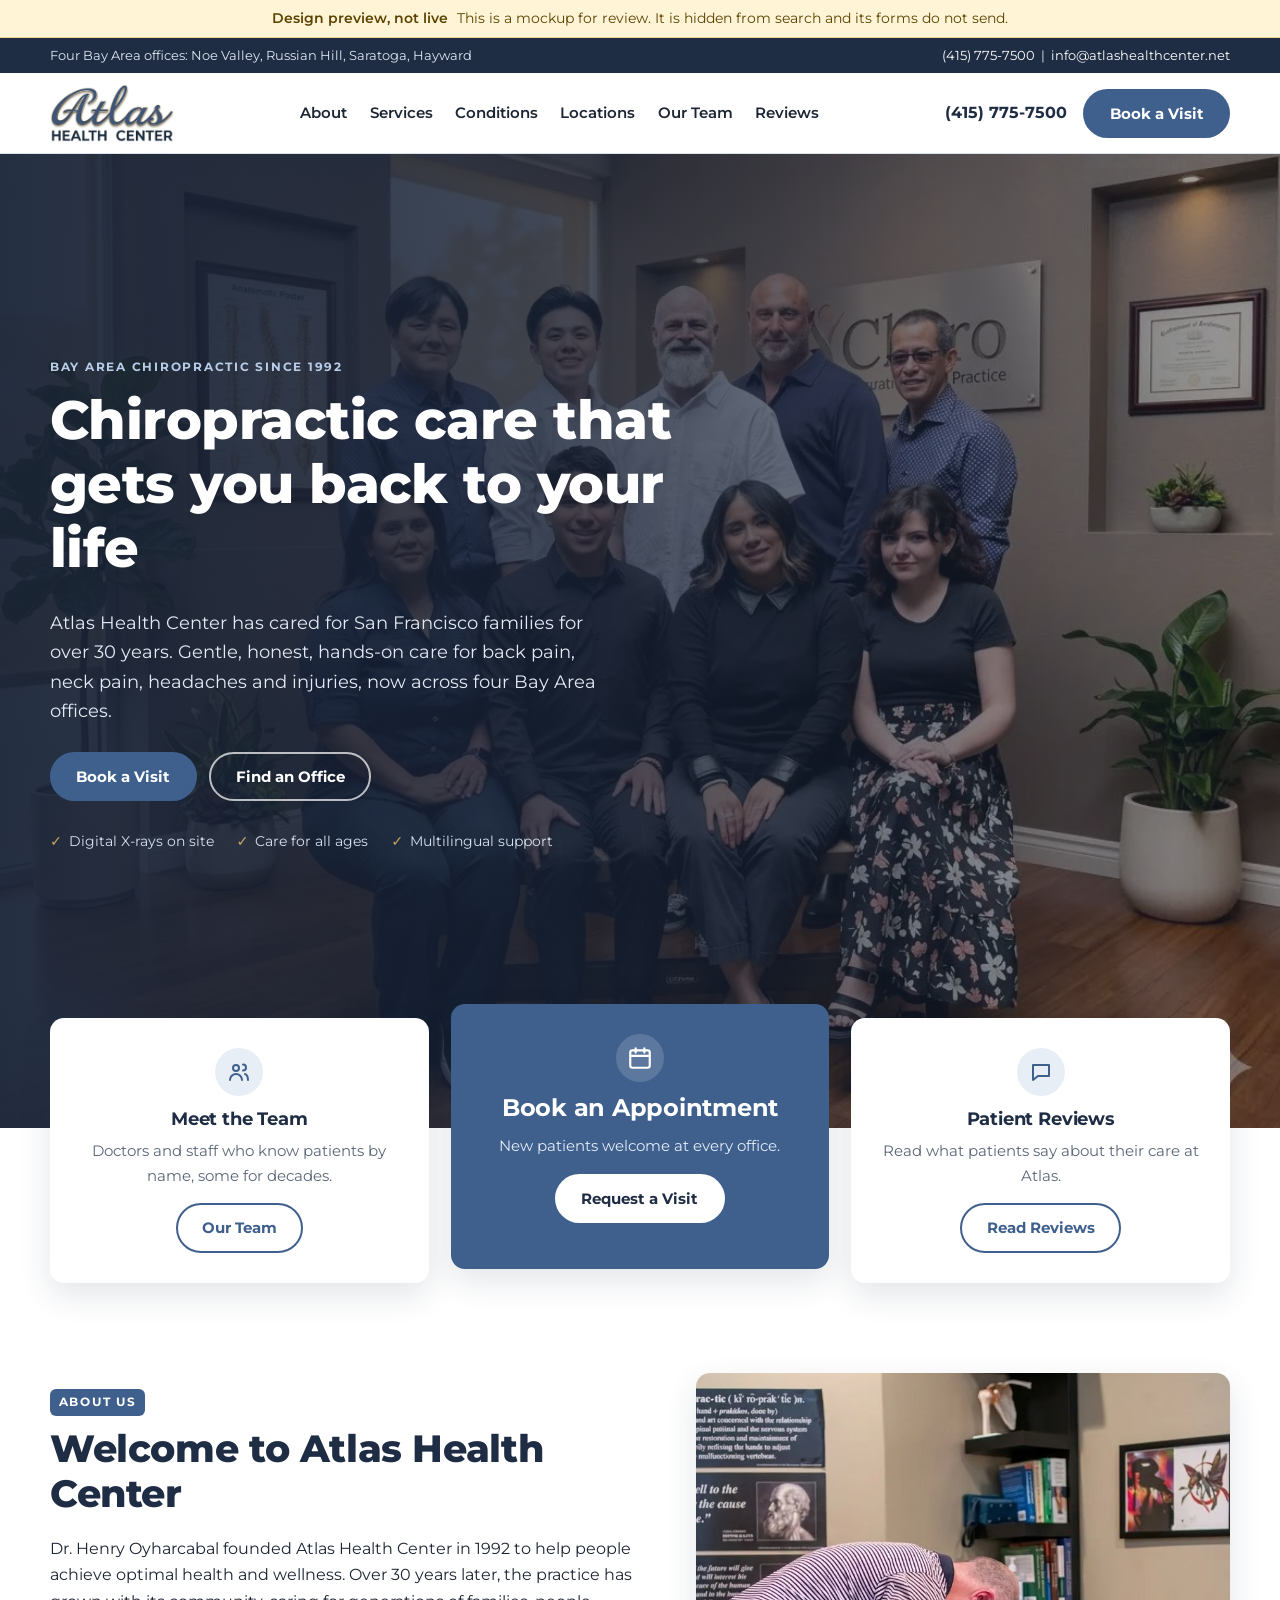
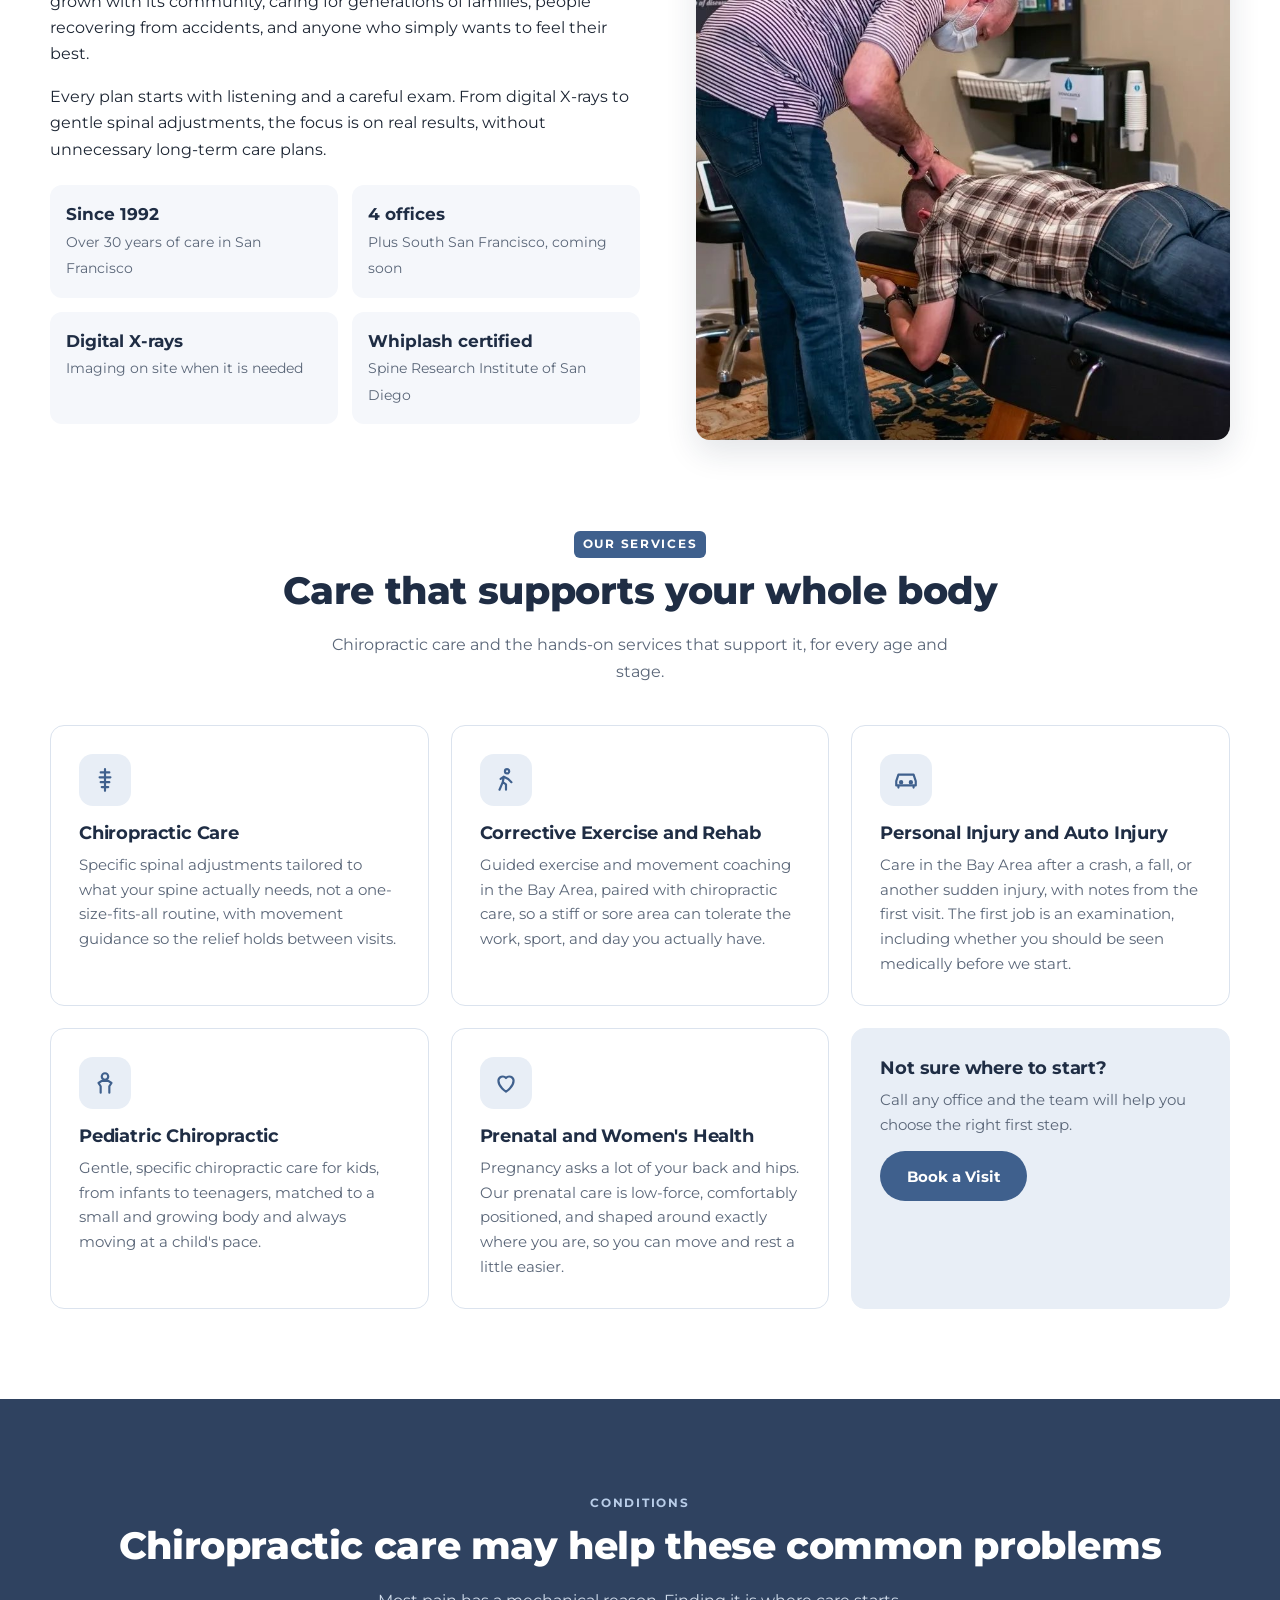
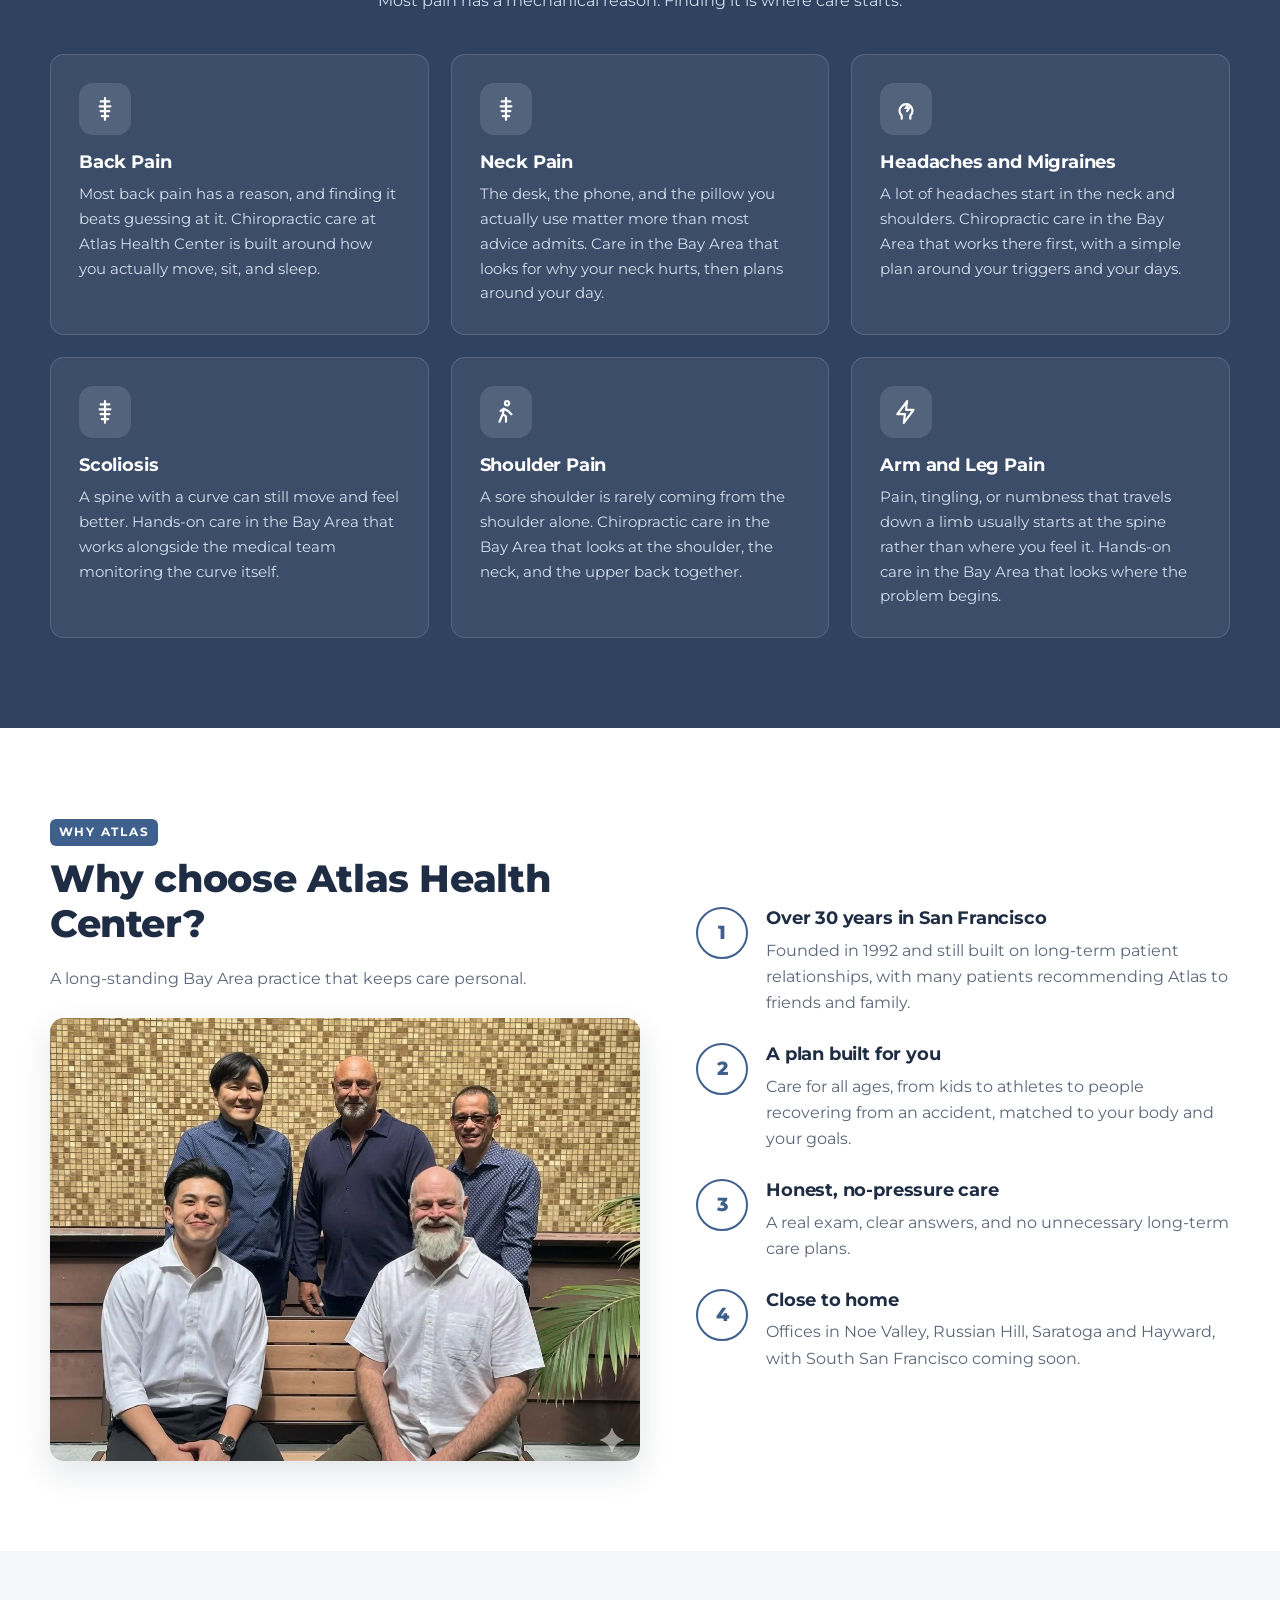
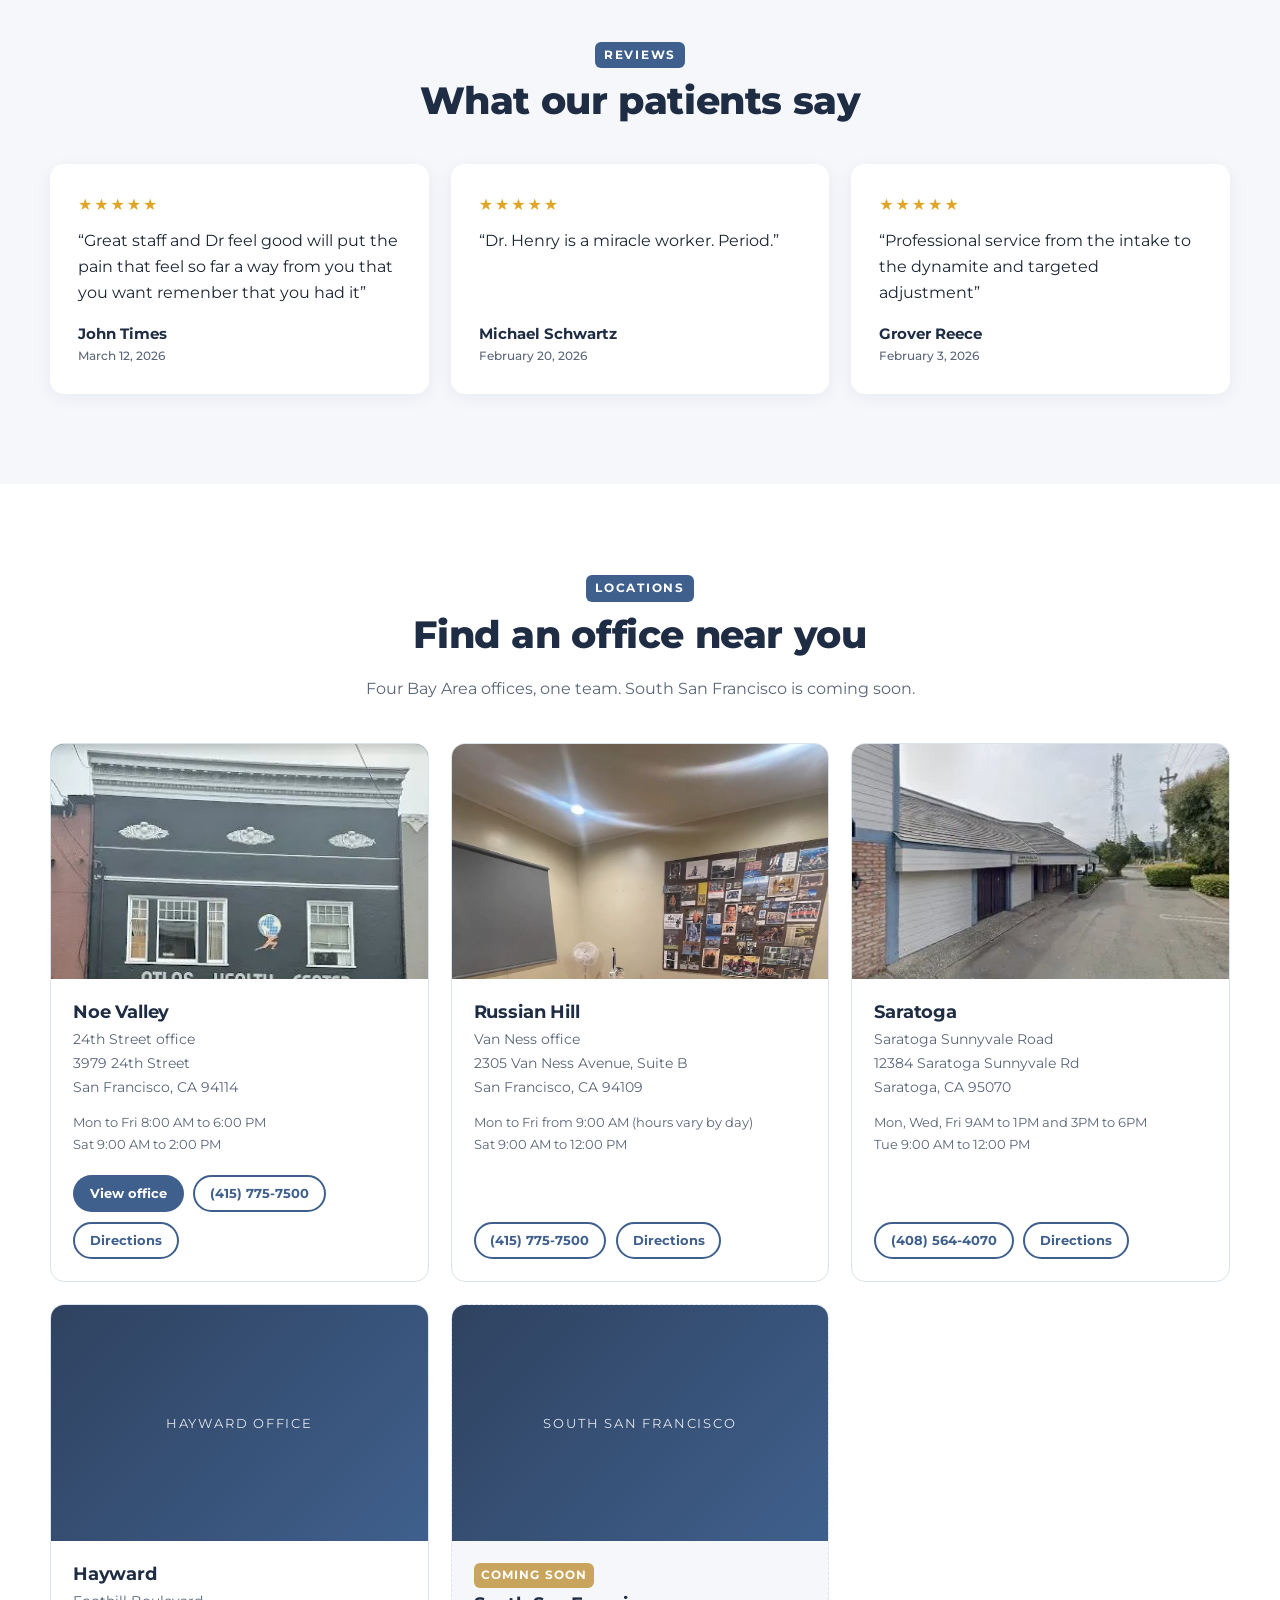
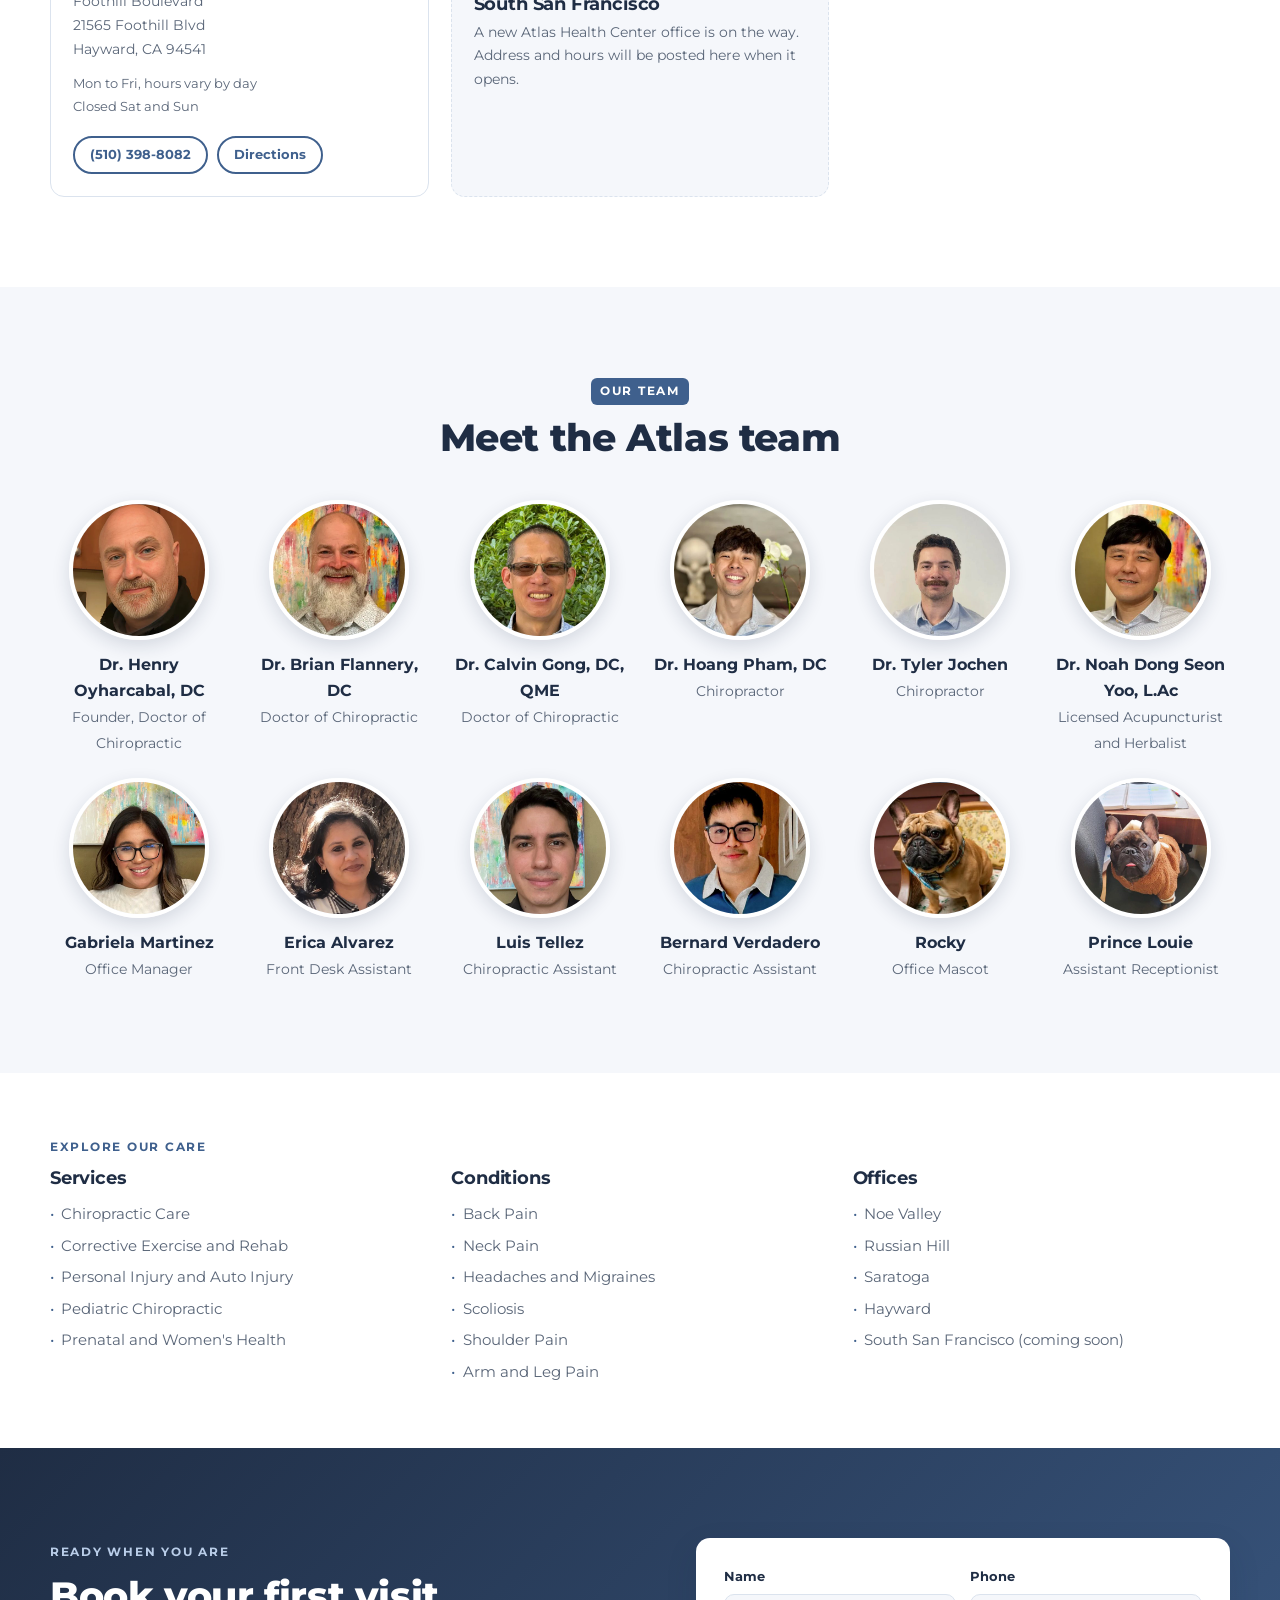
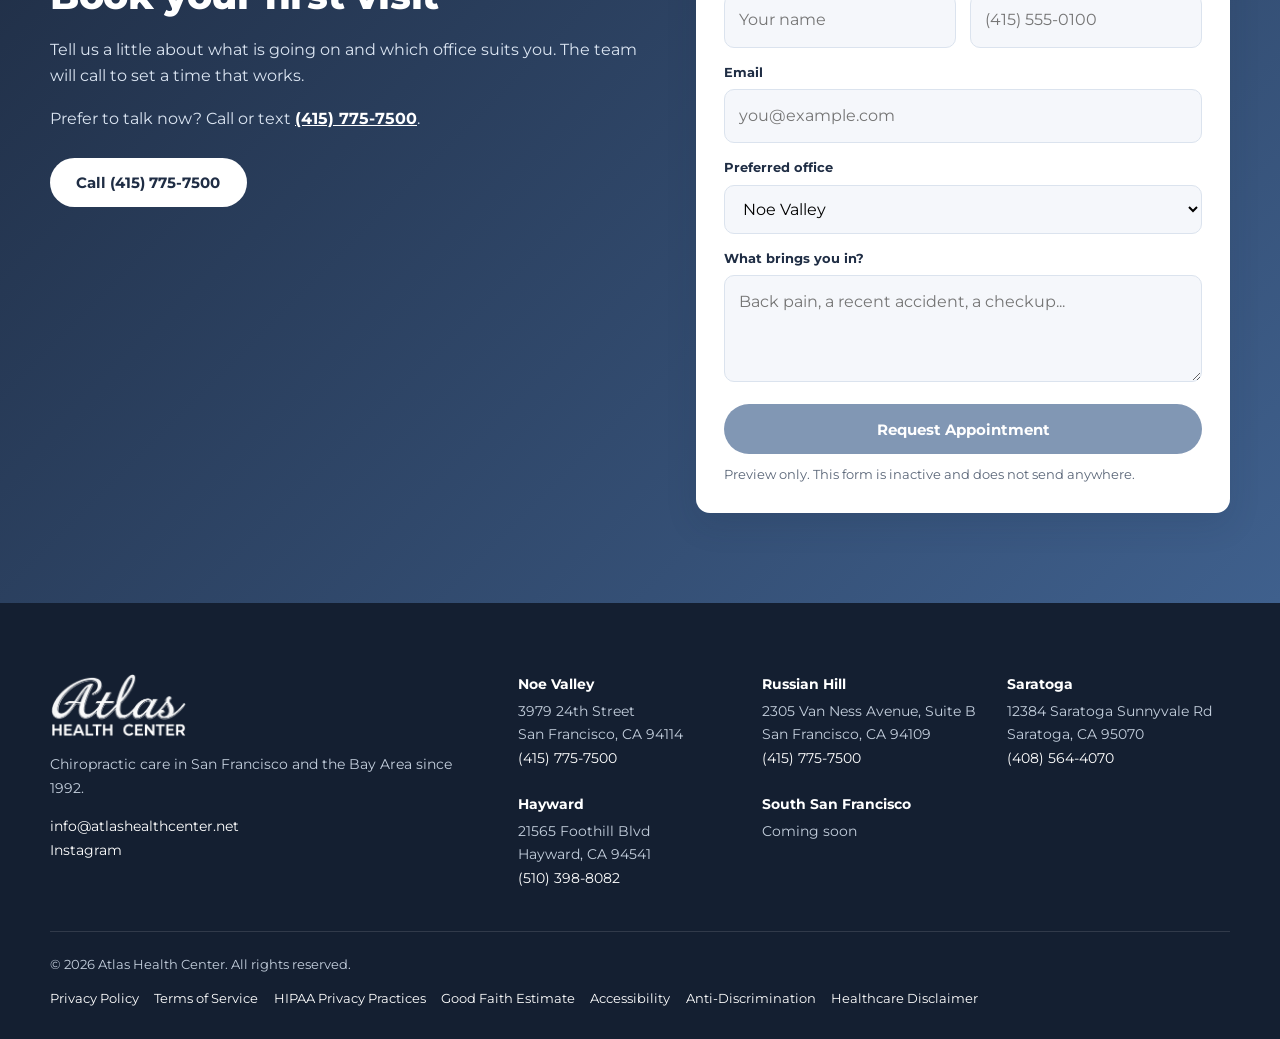
==== index.html @ 64e7df33 "Atlas Health Center preview: homepage + Noe Valley location page (noindex, preview only)" ====
<!doctype html>
<html lang="en"><head>
<meta charset="utf-8"><meta name="viewport" content="width=device-width,initial-scale=1">
<meta name="robots" content="noindex,nofollow"><meta name="googlebot" content="noindex,nofollow">
<title>Chiropractor in San Francisco and the Bay Area | Atlas Health Center</title><meta name="description" content="Atlas Health Center: chiropractic care in Noe Valley, Russian Hill, Saratoga and Hayward since 1992.">
<link rel="icon" href="assets/img/favicon.png">
<link rel="preconnect" href="https://fonts.googleapis.com"><link rel="preconnect" href="https://fonts.gstatic.com" crossorigin>
<link href="https://fonts.googleapis.com/css2?family=Montserrat:wght@400;500;600;700;800&display=swap" rel="stylesheet">
<link rel="stylesheet" href="assets/css/site.css">
</head><body>
<div class="preview-banner">Design preview, not live <span>This is a mockup for review. It is hidden from search and its forms do not send.</span></div>
<div class="util"><div class="wrap"><span class="hide-m">Four Bay Area offices: Noe Valley, Russian Hill, Saratoga, Hayward</span><span><a href="tel:4157757500">(415) 775-7500</a> &nbsp;|&nbsp; <a href="mailto:info@atlashealthcenter.net">info@atlashealthcenter.net</a></span></div></div>
<header class="header"><div class="wrap">
<a class="logo" href="" aria-label="Atlas Health Center home"><img src="assets/img/atlas-logo.png" alt="Atlas Health Center" width="124" height="58"></a>
<nav class="nav" id="nav" aria-label="Main"><a href="#about">About</a><a href="#services">Services</a><a href="#conditions">Conditions</a><a href="#locations">Locations</a><a href="#team">Our Team</a><a href="#reviews">Reviews</a></nav>
<div class="head-cta"><a class="head-phone" href="tel:4157757500">(415) 775-7500</a><a class="btn btn-primary" href="#book">Book a Visit</a>
<button class="menu-btn" aria-label="Open menu" aria-expanded="false" onclick="var n=document.getElementById('nav');n.classList.toggle('open');this.setAttribute('aria-expanded',n.classList.contains('open'))"><span></span><span></span><span></span></button></div>
</div></header>
<main>
<section class="hero" style="background-image:url(assets/img/team-group.jpg);background-position:70% 30%"><div class="wrap">
<span class="eyebrow">Bay Area chiropractic since 1992</span>
<h1>Chiropractic care that gets you back to your life</h1>
<p class="lead">Atlas Health Center has cared for San Francisco families for over 30 years. Gentle, honest, hands-on care for back pain, neck pain, headaches and injuries, now across four Bay Area offices.</p>
<div class="hero-actions"><a class="btn btn-primary" href="#book">Book a Visit</a><a class="btn btn-ghost" href="#locations">Find an Office</a></div>
<ul class="hero-points"><li>Digital X-rays on site</li><li>Care for all ages</li><li>Multilingual support</li></ul>
</div></section>
<div class="overlap"><div class="wrap">
<div class="ocard"><div class="ic"><svg width="24" height="24" viewBox="0 0 24 24" fill="none" stroke="currentColor" stroke-width="2" stroke-linecap="round"><circle cx="9" cy="8" r="3"/><path d="M3 20c0-3.3 2.7-6 6-6s6 2.7 6 6M16 4.5a3 3 0 0 1 0 6M18 14c2 .7 3 3 3 6"/></svg></div><h3>Meet the Team</h3><p>Doctors and staff who know patients by name, some for decades.</p><a class="btn btn-outline" href="#team">Our Team</a></div>
<div class="ocard feature"><div class="ic"><svg width="26" height="26" viewBox="0 0 24 24" fill="none" stroke="currentColor" stroke-width="2" stroke-linecap="round"><rect x="3" y="5" width="18" height="16" rx="2"/><path d="M3 10h18M8 3v4M16 3v4"/></svg></div><h3>Book an Appointment</h3><p>New patients welcome at every office.</p><a class="btn btn-light" href="#book">Request a Visit</a></div>
<div class="ocard"><div class="ic"><svg width="24" height="24" viewBox="0 0 24 24" fill="none" stroke="currentColor" stroke-width="2" stroke-linejoin="round"><path d="M4 5h16v11H9l-5 4z"/></svg></div><h3>Patient Reviews</h3><p>Read what patients say about their care at Atlas.</p><a class="btn btn-outline" href="#reviews">Read Reviews</a></div>
</div></div>

<section id="about"><div class="wrap split">
<div><span class="eyebrow tag">About us</span><h2>Welcome to Atlas Health Center</h2>
<p>Dr. Henry Oyharcabal founded Atlas Health Center in 1992 to help people achieve optimal health and wellness. Over 30 years later, the practice has grown with its community, caring for generations of families, people recovering from accidents, and anyone who simply wants to feel their best.</p>
<p>Every plan starts with listening and a careful exam. From digital X-rays to gentle spinal adjustments, the focus is on real results, without unnecessary long-term care plans.</p>
<div class="facts"><div class="fact"><b>Since 1992</b><span>Over 30 years of care in San Francisco</span></div><div class="fact"><b>4 offices</b><span>Plus South San Francisco, coming soon</span></div><div class="fact"><b>Digital X-rays</b><span>Imaging on site when it is needed</span></div><div class="fact"><b>Whiplash certified</b><span>Spine Research Institute of San Diego</span></div></div>
</div>
<img src="assets/img/adjustment.jpg" alt="An Atlas Health Center chiropractor adjusting a patient" loading="lazy">
</div></section>

<section id="services" style="padding-top:0"><div class="wrap">
<div class="center"><span class="eyebrow tag">Our services</span><h2>Care that supports your whole body</h2><p class="sub">Chiropractic care and the hands-on services that support it, for every age and stage.</p></div>
<div class="grid g3" style="margin-top:40px"><div class="scard"><div class="ic"><svg width="26" height="26" viewBox="0 0 24 24" fill="none" stroke="currentColor" stroke-width="2" stroke-linecap="round"><path d="M12 2v20M8 5h8M7 9.5h10M8 14h8M9 18.5h6"/></svg></div><h3>Chiropractic Care</h3><p>Specific spinal adjustments tailored to what your spine actually needs, not a one-size-fits-all routine, with movement guidance so the relief holds between visits.</p></div><div class="scard"><div class="ic"><svg width="26" height="26" viewBox="0 0 24 24" fill="none" stroke="currentColor" stroke-width="2" stroke-linecap="round" stroke-linejoin="round"><circle cx="13" cy="4" r="2"/><path d="M6 21l3-7 3 2v5M9 14l1-5 4 2 3 3M10 9l-3 2"/></svg></div><h3>Corrective Exercise and Rehab</h3><p>Guided exercise and movement coaching in the Bay Area, paired with chiropractic care, so a stiff or sore area can tolerate the work, sport, and day you actually have.</p></div><div class="scard"><div class="ic"><svg width="26" height="26" viewBox="0 0 24 24" fill="none" stroke="currentColor" stroke-width="2" stroke-linecap="round" stroke-linejoin="round"><path d="M5 17h14M5 17v2M19 17v2M3 13l2-6h14l2 6v4H3z"/><circle cx="7.5" cy="14" r="1"/><circle cx="16.5" cy="14" r="1"/></svg></div><h3>Personal Injury and Auto Injury</h3><p>Care in the Bay Area after a crash, a fall, or another sudden injury, with notes from the first visit. The first job is an examination, including whether you should be seen medically before we start.</p></div><div class="scard"><div class="ic"><svg width="26" height="26" viewBox="0 0 24 24" fill="none" stroke="currentColor" stroke-width="2" stroke-linecap="round" stroke-linejoin="round"><circle cx="12" cy="6" r="3"/><path d="M8 21v-6l-2-3 3-2h6l3 2-2 3v6"/></svg></div><h3>Pediatric Chiropractic</h3><p>Gentle, specific chiropractic care for kids, from infants to teenagers, matched to a small and growing body and always moving at a child's pace.</p></div><div class="scard"><div class="ic"><svg width="26" height="26" viewBox="0 0 24 24" fill="none" stroke="currentColor" stroke-width="2" stroke-linejoin="round"><path d="M12 20s-7-4.4-7-10a4 4 0 0 1 7-2.6A4 4 0 0 1 19 10c0 5.6-7 10-7 10z"/></svg></div><h3>Prenatal and Women's Health</h3><p>Pregnancy asks a lot of your back and hips. Our prenatal care is low-force, comfortably positioned, and shaped around exactly where you are, so you can move and rest a little easier.</p></div>
<div class="scard" style="background:var(--sky);border-color:var(--sky)"><h3>Not sure where to start?</h3><p>Call any office and the team will help you choose the right first step.</p><p style="margin-top:14px"><a class="btn btn-primary" href="#book">Book a Visit</a></p></div></div>
</div></section>

<section class="band" id="conditions"><div class="wrap">
<div class="center"><span class="eyebrow">Conditions</span><h2>Chiropractic care may help these common problems</h2><p class="sub">Most pain has a mechanical reason. Finding it is where care starts.</p></div>
<div class="grid g3" style="margin-top:40px"><div class="scard"><div class="ic"><svg width="26" height="26" viewBox="0 0 24 24" fill="none" stroke="currentColor" stroke-width="2" stroke-linecap="round"><path d="M12 2v20M8 5h8M7 9.5h10M8 14h8M9 18.5h6"/></svg></div><h3>Back Pain</h3><p>Most back pain has a reason, and finding it beats guessing at it. Chiropractic care at Atlas Health Center is built around how you actually move, sit, and sleep.</p></div><div class="scard"><div class="ic"><svg width="26" height="26" viewBox="0 0 24 24" fill="none" stroke="currentColor" stroke-width="2" stroke-linecap="round"><path d="M12 2v20M8 5h8M7 9.5h10M8 14h8M9 18.5h6"/></svg></div><h3>Neck Pain</h3><p>The desk, the phone, and the pillow you actually use matter more than most advice admits. Care in the Bay Area that looks for why your neck hurts, then plans around your day.</p></div><div class="scard"><div class="ic"><svg width="26" height="26" viewBox="0 0 24 24" fill="none" stroke="currentColor" stroke-width="2" stroke-linecap="round"><path d="M8 21v-3a6 6 0 1 1 8 0v3"/><path d="M14 8l-2 3h3l-2 3"/></svg></div><h3>Headaches and Migraines</h3><p>A lot of headaches start in the neck and shoulders. Chiropractic care in the Bay Area that works there first, with a simple plan around your triggers and your days.</p></div><div class="scard"><div class="ic"><svg width="26" height="26" viewBox="0 0 24 24" fill="none" stroke="currentColor" stroke-width="2" stroke-linecap="round"><path d="M12 2v20M8 5h8M7 9.5h10M8 14h8M9 18.5h6"/></svg></div><h3>Scoliosis</h3><p>A spine with a curve can still move and feel better. Hands-on care in the Bay Area that works alongside the medical team monitoring the curve itself.</p></div><div class="scard"><div class="ic"><svg width="26" height="26" viewBox="0 0 24 24" fill="none" stroke="currentColor" stroke-width="2" stroke-linecap="round" stroke-linejoin="round"><circle cx="13" cy="4" r="2"/><path d="M6 21l3-7 3 2v5M9 14l1-5 4 2 3 3M10 9l-3 2"/></svg></div><h3>Shoulder Pain</h3><p>A sore shoulder is rarely coming from the shoulder alone. Chiropractic care in the Bay Area that looks at the shoulder, the neck, and the upper back together.</p></div><div class="scard"><div class="ic"><svg width="26" height="26" viewBox="0 0 24 24" fill="none" stroke="currentColor" stroke-width="2" stroke-linejoin="round"><path d="M13 2L4 14h7l-1 8 9-12h-7z"/></svg></div><h3>Arm and Leg Pain</h3><p>Pain, tingling, or numbness that travels down a limb usually starts at the spine rather than where you feel it. Hands-on care in the Bay Area that looks where the problem begins.</p></div></div>
</div></section>

<section><div class="wrap split">
<div><span class="eyebrow tag">Why Atlas</span><h2>Why choose Atlas Health Center?</h2><p class="sub" style="margin:0">A long-standing Bay Area practice that keeps care personal.</p>
<img src="assets/img/doctors.jpg" alt="Atlas Health Center doctors" loading="lazy" style="aspect-ratio:4/3;margin-top:26px"></div>
<div class="steps">
<div class="step"><div class="n">1</div><div><h3>Over 30 years in San Francisco</h3><p>Founded in 1992 and still built on long-term patient relationships, with many patients recommending Atlas to friends and family.</p></div></div>
<div class="step"><div class="n">2</div><div><h3>A plan built for you</h3><p>Care for all ages, from kids to athletes to people recovering from an accident, matched to your body and your goals.</p></div></div>
<div class="step"><div class="n">3</div><div><h3>Honest, no-pressure care</h3><p>A real exam, clear answers, and no unnecessary long-term care plans.</p></div></div>
<div class="step"><div class="n">4</div><div><h3>Close to home</h3><p>Offices in Noe Valley, Russian Hill, Saratoga and Hayward, with South San Francisco coming soon.</p></div></div>
</div></div></section>

<section class="reviews" id="reviews"><div class="wrap">
<div class="center"><span class="eyebrow tag">Reviews</span><h2>What our patients say</h2></div>
<div class="grid g3" style="margin-top:40px"><div class="rcard"><div class="stars" aria-label="5 stars">&#9733;&#9733;&#9733;&#9733;&#9733;</div><blockquote>&ldquo;Great staff and Dr feel good will put the pain that feel so far a way from you that you want remenber that you had it&rdquo;</blockquote><div class="who">John Times<small>March 12, 2026</small></div></div><div class="rcard"><div class="stars" aria-label="5 stars">&#9733;&#9733;&#9733;&#9733;&#9733;</div><blockquote>&ldquo;Dr. Henry is a miracle worker. Period.&rdquo;</blockquote><div class="who">Michael Schwartz<small>February 20, 2026</small></div></div><div class="rcard"><div class="stars" aria-label="5 stars">&#9733;&#9733;&#9733;&#9733;&#9733;</div><blockquote>&ldquo;Professional service from the intake to the dynamite and targeted adjustment&rdquo;</blockquote><div class="who">Grover Reece<small>February 3, 2026</small></div></div></div>
</div></section>

<section id="locations"><div class="wrap">
<div class="center"><span class="eyebrow tag">Locations</span><h2>Find an office near you</h2><p class="sub">Four Bay Area offices, one team. South San Francisco is coming soon.</p></div>
<div class="grid locs" style="margin-top:40px"><article class="lcard"><div class="ph"><img src="assets/img/noe-valley-exterior.jpg" alt="Atlas Health Center Noe Valley office" loading="lazy" style="object-position:center 72%"></div><div class="bd"><h3>Noe Valley</h3><p class="addr">24th Street office<br>3979 24th Street<br>San Francisco, CA 94114</p><p class="hrs">Mon to Fri 8:00 AM to 6:00 PM<br>Sat 9:00 AM to 2:00 PM</p>
<div class="acts"><a class="btn btn-primary" href="noe-valley/">View office</a><a class="btn btn-outline" href="tel:4157757500">(415) 775-7500</a><a class="btn btn-outline" href="https://www.google.com/maps/search/?api=1&query=3979+24th+Street+San+Francisco+CA+94114" target="_blank" rel="noopener">Directions</a></div></div></article><article class="lcard"><div class="ph"><img src="assets/img/russian-hill-room.jpg" alt="Atlas Health Center Russian Hill office" loading="lazy"></div><div class="bd"><h3>Russian Hill</h3><p class="addr">Van Ness office<br>2305 Van Ness Avenue, Suite B<br>San Francisco, CA 94109</p><p class="hrs">Mon to Fri from 9:00 AM (hours vary by day)<br>Sat 9:00 AM to 12:00 PM</p>
<div class="acts"><a class="btn btn-outline" href="tel:4157757500">(415) 775-7500</a><a class="btn btn-outline" href="https://www.google.com/maps/search/?api=1&query=2305+Van+Ness+Avenue+San+Francisco+CA+94109" target="_blank" rel="noopener">Directions</a></div></div></article><article class="lcard"><div class="ph"><img src="assets/img/saratoga.jpg" alt="Atlas Health Center Saratoga office" loading="lazy"></div><div class="bd"><h3>Saratoga</h3><p class="addr">Saratoga Sunnyvale Road<br>12384 Saratoga Sunnyvale Rd<br>Saratoga, CA 95070</p><p class="hrs">Mon, Wed, Fri 9AM to 1PM and 3PM to 6PM<br>Tue 9:00 AM to 12:00 PM</p>
<div class="acts"><a class="btn btn-outline" href="tel:4085644070">(408) 564-4070</a><a class="btn btn-outline" href="https://www.google.com/maps/search/?api=1&query=12384+Saratoga+Sunnyvale+Rd+Saratoga+CA+95070" target="_blank" rel="noopener">Directions</a></div></div></article><article class="lcard"><div class="ph"><div class="mono">Hayward office</div></div><div class="bd"><h3>Hayward</h3><p class="addr">Foothill Boulevard<br>21565 Foothill Blvd<br>Hayward, CA 94541</p><p class="hrs">Mon to Fri, hours vary by day<br>Closed Sat and Sun</p>
<div class="acts"><a class="btn btn-outline" href="tel:5103988082">(510) 398-8082</a><a class="btn btn-outline" href="https://www.google.com/maps/search/?api=1&query=21565+Foothill+Blvd+Hayward+CA+94541" target="_blank" rel="noopener">Directions</a></div></div></article><article class="lcard soon"><div class="ph"><div class="mono">South San Francisco</div></div><div class="bd"><span class="badge">Coming soon</span><h3>South San Francisco</h3><p class="addr">A new Atlas Health Center office is on the way. Address and hours will be posted here when it opens.</p></div></article></div>
</div></section>

<section id="team" style="background:var(--mist)"><div class="wrap">
<div class="center"><span class="eyebrow tag">Our team</span><h2>Meet the Atlas team</h2></div>
<div class="grid team" style="margin-top:40px"><div class="tm"><img src="assets/img/t-oyharcabal.jpg" alt="Dr. Henry Oyharcabal, DC" loading="lazy" width="140" height="140"><b>Dr. Henry Oyharcabal, DC</b><span>Founder, Doctor of Chiropractic</span></div><div class="tm"><img src="assets/img/t-flannery.jpg" alt="Dr. Brian Flannery, DC" loading="lazy" width="140" height="140"><b>Dr. Brian Flannery, DC</b><span>Doctor of Chiropractic</span></div><div class="tm"><img src="assets/img/t-gong.jpg" alt="Dr. Calvin Gong, DC, QME" loading="lazy" width="140" height="140"><b>Dr. Calvin Gong, DC, QME</b><span>Doctor of Chiropractic</span></div><div class="tm"><img src="assets/img/t-pham.jpg" alt="Dr. Hoang Pham, DC" loading="lazy" width="140" height="140"><b>Dr. Hoang Pham, DC</b><span>Chiropractor</span></div><div class="tm"><img src="assets/img/t-jochen.jpg" alt="Dr. Tyler Jochen" loading="lazy" width="140" height="140"><b>Dr. Tyler Jochen</b><span>Chiropractor</span></div><div class="tm"><img src="assets/img/t-yoo.jpg" alt="Dr. Noah Dong Seon Yoo, L.Ac" loading="lazy" width="140" height="140"><b>Dr. Noah Dong Seon Yoo, L.Ac</b><span>Licensed Acupuncturist and Herbalist</span></div><div class="tm"><img src="assets/img/t-martinez.jpg" alt="Gabriela Martinez" loading="lazy" width="140" height="140"><b>Gabriela Martinez</b><span>Office Manager</span></div><div class="tm"><img src="assets/img/t-alvarez.jpg" alt="Erica Alvarez" loading="lazy" width="140" height="140"><b>Erica Alvarez</b><span>Front Desk Assistant</span></div><div class="tm"><img src="assets/img/t-tellez.jpg" alt="Luis Tellez" loading="lazy" width="140" height="140"><b>Luis Tellez</b><span>Chiropractic Assistant</span></div><div class="tm"><img src="assets/img/t-verdadero.jpg" alt="Bernard Verdadero" loading="lazy" width="140" height="140"><b>Bernard Verdadero</b><span>Chiropractic Assistant</span></div><div class="tm"><img src="assets/img/t-rocky.jpg" alt="Rocky" loading="lazy" width="140" height="140"><b>Rocky</b><span>Office Mascot</span></div><div class="tm"><img src="assets/img/t-prince-louie.jpg" alt="Prince Louie" loading="lazy" width="140" height="140"><b>Prince Louie</b><span>Assistant Receptionist</span></div></div>
</div></section>

<section style="padding:60px 0"><div class="wrap"><span class="eyebrow">Explore our care</span><div class="explore"><div><h3>Services</h3><ul><li>Chiropractic Care</li><li>Corrective Exercise and Rehab</li><li>Personal Injury and Auto Injury</li><li>Pediatric Chiropractic</li><li>Prenatal and Women's Health</li></ul></div><div><h3>Conditions</h3><ul><li>Back Pain</li><li>Neck Pain</li><li>Headaches and Migraines</li><li>Scoliosis</li><li>Shoulder Pain</li><li>Arm and Leg Pain</li></ul></div><div><h3>Offices</h3><ul><li>Noe Valley</li><li>Russian Hill</li><li>Saratoga</li><li>Hayward</li><li>South San Francisco (coming soon)</li></ul></div></div></div></section>
<section class="book" id="book"><div class="wrap split">
<div><span class="eyebrow" style="color:#b9cde8">Ready when you are</span><h2>Book your first visit</h2>
<p>Tell us a little about what is going on and which office suits you. The team will call to set a time that works.</p>
<p>Prefer to talk now? Call or text <a href="tel:4157757500" style="color:#fff;font-weight:700">(415) 775-7500</a>.</p>
<div class="hero-actions"><a class="btn btn-light" href="tel:4157757500">Call (415) 775-7500</a></div></div>
<form class="form" action="javascript:void(0)" onsubmit="return false" aria-label="Appointment request (preview, does not send)">
<div class="row"><div><label for="fn">Name</label><input id="fn" name="name" autocomplete="name" placeholder="Your name"></div><div><label for="fp">Phone</label><input id="fp" name="phone" type="tel" autocomplete="tel" placeholder="(415) 555-0100"></div></div>
<label for="fe">Email</label><input id="fe" name="email" type="email" autocomplete="email" placeholder="you@example.com">
<label for="fo">Preferred office</label><select id="fo" name="office"><option>Noe Valley</option><option>Russian Hill</option><option>Saratoga</option><option>Hayward</option></select>
<label for="fm">What brings you in?</label><textarea id="fm" name="message" rows="3" placeholder="Back pain, a recent accident, a checkup..."></textarea>
<button class="btn btn-primary" type="button" disabled>Request Appointment</button>
<p class="note">Preview only. This form is inactive and does not send anywhere.</p></form></div></section>
</main>
<footer class="footer"><div class="wrap"><div class="fgrid">
<div><img src="assets/img/atlas-logo-white.png" alt="Atlas Health Center" width="137" height="64"><p>Chiropractic care in San Francisco and the Bay Area since 1992.</p><p><a href="mailto:info@atlashealthcenter.net">info@atlashealthcenter.net</a><br><a href="https://www.instagram.com/atlashealthcenter/" rel="noopener" target="_blank">Instagram</a></p></div>
<div class="foffices"><div><b>Noe Valley</b>3979 24th Street<br>San Francisco, CA 94114<br><a href="tel:4157757500">(415) 775-7500</a></div><div><b>Russian Hill</b>2305 Van Ness Avenue, Suite B<br>San Francisco, CA 94109<br><a href="tel:4157757500">(415) 775-7500</a></div><div><b>Saratoga</b>12384 Saratoga Sunnyvale Rd<br>Saratoga, CA 95070<br><a href="tel:4085644070">(408) 564-4070</a></div><div><b>Hayward</b>21565 Foothill Blvd<br>Hayward, CA 94541<br><a href="tel:5103988082">(510) 398-8082</a></div><div><b>South San Francisco</b>Coming soon</div></div></div>
<div class="legal"><span>&copy; 2026 Atlas Health Center. All rights reserved.</span><nav aria-label="Legal"><a href="legal/#privacy-policy">Privacy Policy</a><a href="legal/#terms-of-service">Terms of Service</a><a href="legal/#hipaa-privacy-practices">HIPAA Privacy Practices</a><a href="legal/#good-faith-estimate">Good Faith Estimate</a><a href="legal/#accessibility-statement">Accessibility</a><a href="legal/#anti-discrimination">Anti-Discrimination</a><a href="legal/#healthcare-disclaimer">Healthcare Disclaimer</a></nav></div></div></footer>
<div class="mbar"><a href="tel:4157757500">Call</a><a href="#book">Book a Visit</a></div>
</body></html>
---- assets/css/site.css ----
:root{--navy:#2f4260;--navy-d:#1f2d44;--blue:#3f608d;--sky:#e8eef6;--mist:#f5f7fb;--ink:#1c2533;--muted:#5a6678;--line:#dbe3ee;--gold:#c9a45c;--radius:14px;--shadow:0 12px 32px rgba(23,38,62,.12)}
*{box-sizing:border-box}html{scroll-behavior:smooth}body{margin:0;font-family:Montserrat,system-ui,-apple-system,"Segoe UI",sans-serif;color:var(--ink);font-size:16px;line-height:1.65;background:#fff;-webkit-font-smoothing:antialiased}
img{max-width:100%;display:block}a{color:var(--blue)}
.wrap{width:min(1180px,100% - 40px);margin-inline:auto}
h1,h2,h3{line-height:1.18;margin:0 0 .5em;color:var(--navy-d);letter-spacing:-.01em}
h1{font-size:clamp(2rem,4.6vw,3.4rem);font-weight:800}h2{font-size:clamp(1.6rem,3vw,2.4rem);font-weight:800}h3{font-size:1.15rem;font-weight:700}
p{margin:0 0 1em}
.eyebrow{display:inline-block;font-size:.78rem;font-weight:700;letter-spacing:.14em;text-transform:uppercase;color:var(--blue);margin-bottom:.8em}
.eyebrow.tag{background:var(--blue);color:#fff;padding:.25em .7em;border-radius:6px}
.btn{display:inline-flex;align-items:center;justify-content:center;gap:.5em;font:700 .95rem/1 Montserrat,sans-serif;padding:1em 1.6em;border-radius:999px;text-decoration:none;border:2px solid transparent;cursor:pointer;transition:transform .15s,background .15s}
.btn:hover{transform:translateY(-1px)}.btn-primary{background:var(--blue);color:#fff}.btn-primary:hover{background:var(--navy)}
.btn-light{background:#fff;color:var(--navy-d)}.btn-ghost{border-color:rgba(255,255,255,.7);color:#fff}.btn-outline{border-color:var(--blue);color:var(--blue);background:#fff}
/* preview banner */
.preview-banner{background:#fff4d6;color:#5b4300;text-align:center;font-size:.85rem;font-weight:600;padding:.55em 1em;border-bottom:1px solid #f0d78c}
.preview-banner span{font-weight:400;margin-left:.4em}
/* utility + header */
.util{background:var(--navy-d);color:#dfe7f2;font-size:.82rem}.util .wrap{display:flex;justify-content:space-between;gap:1em;padding:.5em 0;flex-wrap:wrap}.util a{color:#fff;text-decoration:none}
.header{position:sticky;top:0;z-index:50;background:#fff;box-shadow:0 1px 0 var(--line)}
.header .wrap{display:flex;align-items:center;justify-content:space-between;gap:1.2em;padding:.7em 0}
.logo img{height:58px;width:auto}
.nav{display:flex;align-items:center;gap:1.4em}.nav a{color:var(--ink);text-decoration:none;font-weight:600;font-size:.92rem}.nav a:hover{color:var(--blue)}
.head-cta{display:flex;align-items:center;gap:1em}.head-phone{font-weight:700;color:var(--navy-d);text-decoration:none;white-space:nowrap}
.menu-btn{display:none;background:none;border:0;padding:.5em;cursor:pointer}.menu-btn span{display:block;width:26px;height:3px;background:var(--navy-d);margin:5px 0;border-radius:2px}
/* hero */
.hero{position:relative;color:#fff;background:var(--navy-d) center/cover no-repeat;overflow:hidden}
.hero::before{content:"";position:absolute;inset:0;background:linear-gradient(90deg,rgba(23,34,54,.94) 0%,rgba(23,34,54,.82) 42%,rgba(23,34,54,.35) 100%)}
.hero .wrap{position:relative;padding:110px 0 170px}.hero h1{color:#fff;max-width:640px}.hero p.lead{font-size:1.12rem;max-width:560px;color:#e3eaf4}
.hero .eyebrow{color:#b9cde8}.hero-actions{display:flex;gap:.8em;flex-wrap:wrap;margin-top:1.6em}
.hero-points{display:flex;gap:1.6em;flex-wrap:wrap;margin-top:2em;font-size:.9rem;color:#d6e1ef;padding:0;list-style:none}.hero-points li::before{content:"\2713";margin-right:.45em;color:var(--gold);font-weight:800}
/* overlap cards */
.overlap{position:relative;margin-top:-110px;z-index:2}.overlap .wrap{display:grid;grid-template-columns:repeat(3,1fr);gap:22px}
.ocard{background:#fff;border-radius:var(--radius);box-shadow:var(--shadow);padding:30px 26px;text-align:center}
.ocard .ic{width:48px;height:48px;border-radius:50%;background:var(--sky);display:grid;place-items:center;margin:0 auto 12px;color:var(--blue)}
.ocard.feature{background:var(--blue);color:#fff;transform:translateY(-14px)}.ocard.feature h3{color:#fff;font-size:1.5rem}.ocard.feature .ic{background:rgba(255,255,255,.15);color:#fff}
.ocard p{color:var(--muted);font-size:.93rem}.ocard.feature p{color:#e3ecf8}
section{padding:90px 0}.center{text-align:center}.sub{color:var(--muted);max-width:640px;margin-inline:auto}
/* about split */
.split{display:grid;grid-template-columns:1.05fr .95fr;gap:56px;align-items:center}
.split img{border-radius:var(--radius);box-shadow:var(--shadow);aspect-ratio:4/5;object-fit:cover;width:100%}
.facts{display:grid;grid-template-columns:repeat(2,1fr);gap:14px;margin-top:1.4em}.fact{background:var(--mist);border-radius:12px;padding:16px}.fact b{display:block;color:var(--navy-d);font-size:1.05rem}.fact span{font-size:.86rem;color:var(--muted)}
/* cards grid */
.grid{display:grid;gap:22px}.g3{grid-template-columns:repeat(3,1fr)}.g4{grid-template-columns:repeat(4,1fr)}.g2{grid-template-columns:repeat(2,1fr)}
.scard{background:#fff;border:1px solid var(--line);border-radius:var(--radius);padding:28px;transition:box-shadow .2s,transform .2s}.scard:hover{box-shadow:var(--shadow);transform:translateY(-2px)}
.scard .ic{width:52px;height:52px;border-radius:14px;background:var(--sky);color:var(--blue);display:grid;place-items:center;margin-bottom:16px}
.scard p{color:var(--muted);font-size:.94rem;margin:0}
.band{background:var(--navy);color:#fff;position:relative}.band h2,.band h3{color:#fff}.band .sub{color:#cfdbea}.band .eyebrow{color:#b9cde8}
.band .scard{background:rgba(255,255,255,.06);border-color:rgba(255,255,255,.14)}.band .scard p{color:#d4dfec}.band .scard .ic{background:rgba(255,255,255,.12);color:#fff}
.wave{display:block;width:100%;height:50px}
/* steps */
.steps{display:grid;gap:26px}.step{display:grid;grid-template-columns:52px 1fr;gap:18px;align-items:start}.step .n{width:52px;height:52px;border-radius:50%;border:2px solid var(--blue);color:var(--blue);font-weight:800;display:grid;place-items:center;font-size:1.2rem}
.step p{color:var(--muted);margin:0}
/* reviews */
.reviews{background:var(--mist)}.rcard{background:#fff;border-radius:var(--radius);padding:28px;box-shadow:0 4px 18px rgba(23,38,62,.06);display:flex;flex-direction:column}
.stars{color:#e0a526;letter-spacing:.12em;font-size:1rem;margin-bottom:10px}.rcard blockquote{margin:0 0 16px;font-size:.98rem;flex:1}.rcard .who{font-weight:700;color:var(--navy-d);font-size:.92rem}.rcard .who small{display:block;font-weight:500;color:var(--muted)}
/* locations */
.lcard{background:#fff;border:1px solid var(--line);border-radius:var(--radius);overflow:hidden;display:flex;flex-direction:column}
.lcard .ph{aspect-ratio:16/10;background:linear-gradient(135deg,var(--navy),var(--blue));display:grid;place-items:center;color:#fff;overflow:hidden}.lcard .ph img{width:100%;height:100%;object-fit:cover}
.lcard .ph .mono{font-size:.8rem;letter-spacing:.14em;text-transform:uppercase;opacity:.85}
.lcard .bd{padding:22px;display:flex;flex-direction:column;gap:.35em;flex:1}.lcard h3{margin:0}.lcard .addr{color:var(--muted);font-size:.9rem;margin:0}
.lcard .hrs{font-size:.84rem;color:var(--muted);margin:.4em 0 0}.lcard .acts{display:flex;gap:.6em;flex-wrap:wrap;margin-top:auto;padding-top:14px}.lcard .acts .btn{padding:.75em 1.1em;font-size:.84rem}
.lcard.soon{border-style:dashed;background:var(--mist)}.badge{display:inline-block;font-size:.72rem;font-weight:700;letter-spacing:.1em;text-transform:uppercase;background:var(--gold);color:#fff;padding:.25em .6em;border-radius:6px;align-self:flex-start}
.locs{grid-template-columns:repeat(3,1fr)}
/* team */
.team{grid-template-columns:repeat(auto-fill,minmax(170px,1fr))}.tm{text-align:center}.tm img{width:140px;height:140px;border-radius:50%;object-fit:cover;margin:0 auto 12px;border:4px solid #fff;box-shadow:0 6px 18px rgba(23,38,62,.14)}
.tm b{display:block;color:var(--navy-d);font-size:.98rem}.tm span{font-size:.85rem;color:var(--muted)}
/* explore list */
.explore{display:grid;grid-template-columns:repeat(3,1fr);gap:24px}.explore ul{list-style:none;padding:0;margin:0}.explore li{padding:.25em 0;font-size:.92rem;color:var(--muted)}.explore li::before{content:"\2022";color:var(--blue);margin-right:.5em}
/* book */
.book{background:linear-gradient(135deg,var(--navy-d),var(--blue));color:#fff}.book h2{color:#fff}.book .split{align-items:start}.book p{color:#dbe5f2}
.form{background:#fff;color:var(--ink);border-radius:var(--radius);padding:28px;box-shadow:var(--shadow)}
.form label{display:block;font-size:.82rem;font-weight:700;margin:0 0 6px;color:var(--navy-d)}.form .row{display:grid;grid-template-columns:1fr 1fr;gap:14px}
.form input,.form select,.form textarea{width:100%;font:inherit;font-size:16px;padding:.8em .9em;border:1px solid var(--line);border-radius:10px;margin-bottom:14px;background:var(--mist)}
.form .note{font-size:.8rem;color:var(--muted);margin:10px 0 0}.form .btn{width:100%}.form .btn[disabled]{opacity:.65;cursor:not-allowed}
/* faq */
details{border:1px solid var(--line);border-radius:12px;padding:16px 20px;margin-bottom:12px;background:#fff}summary{font-weight:700;cursor:pointer;color:var(--navy-d)}details p{margin:.8em 0 0;color:var(--muted)}
/* location page */
.lhero{background:var(--navy-d);color:#fff;padding:70px 0}.lhero h1{color:#fff}.lhero .eyebrow{color:#b9cde8}.lhero p{color:#d6e1ef}
.lhero .split{grid-template-columns:1.2fr .8fr}.lhero img{aspect-ratio:5/6;max-height:460px}
.crumb{font-size:.82rem;color:#b9cde8;margin-bottom:1em}.crumb a{color:#fff}
.info{display:grid;grid-template-columns:1fr 1fr 1fr;gap:22px;margin-top:-50px;position:relative}
.ibox{background:#fff;border-radius:var(--radius);box-shadow:var(--shadow);padding:26px}.ibox h3{font-size:1rem;margin-bottom:.6em}.ibox p{margin:0;color:var(--muted)}
.hours{width:100%;border-collapse:collapse;font-size:.9rem}.hours td{padding:.3em 0;border-bottom:1px solid var(--line)}.hours td:last-child{text-align:right;color:var(--muted)}
/* footer */
.footer{background:#141f31;color:#c4cfdd;padding:70px 0 30px;font-size:.9rem}.footer a{color:#fff;text-decoration:none}
.fgrid{display:grid;grid-template-columns:1.2fr 2fr;gap:40px}.foffices{display:grid;grid-template-columns:repeat(3,1fr);gap:22px}.foffices b{color:#fff;display:block;margin-bottom:.2em}
.footer img{height:64px;width:auto;margin-bottom:16px}
.legal{border-top:1px solid rgba(255,255,255,.12);margin-top:40px;padding-top:22px;display:flex;justify-content:space-between;gap:1em;flex-wrap:wrap;font-size:.8rem}.legal nav{display:flex;flex-wrap:wrap;gap:.4em 1.2em}
.mbar{display:none}
/* responsive */
@media (max-width:1060px){.nav{display:none}.menu-btn{display:block}.nav.open{display:flex;position:absolute;top:100%;left:0;right:0;flex-direction:column;align-items:flex-start;background:#fff;padding:18px 20px 24px;box-shadow:0 10px 20px rgba(0,0,0,.08);gap:.9em}.header .wrap{position:relative}}
@media (max-width:900px){.g3,.g4,.locs{grid-template-columns:repeat(2,1fr)}.split,.lhero .split{grid-template-columns:1fr;gap:34px}.overlap .wrap{grid-template-columns:1fr}.ocard.feature{transform:none}.info{grid-template-columns:1fr;margin-top:30px}.fgrid{grid-template-columns:1fr}.explore{grid-template-columns:1fr 1fr}}
@media (max-width:620px){section{padding:64px 0}.g3,.g4,.g2,.locs{grid-template-columns:1fr}.hero .wrap{padding:64px 0 140px}.hero::before{background:linear-gradient(180deg,rgba(23,34,54,.82),rgba(23,34,54,.92))}
.head-phone,.head-cta .btn{display:none}.logo img{height:46px}.util .wrap{justify-content:center;text-align:center}.util .hide-m{display:none}
.facts{grid-template-columns:1fr 1fr}.form .row{grid-template-columns:1fr}.foffices{grid-template-columns:1fr}.explore{grid-template-columns:1fr}.team{grid-template-columns:1fr 1fr}.tm img{width:116px;height:116px}
.lhero{padding:44px 0 50px}.lhero img{max-height:340px;aspect-ratio:4/5}
.mbar{display:grid;grid-template-columns:1fr 1fr;position:fixed;left:0;right:0;bottom:0;z-index:60;box-shadow:0 -4px 14px rgba(0,0,0,.12)}.mbar a{padding:15px;text-align:center;font-weight:700;text-decoration:none;color:#fff;background:var(--navy-d)}.mbar a+a{background:var(--blue)}body{padding-bottom:54px}}
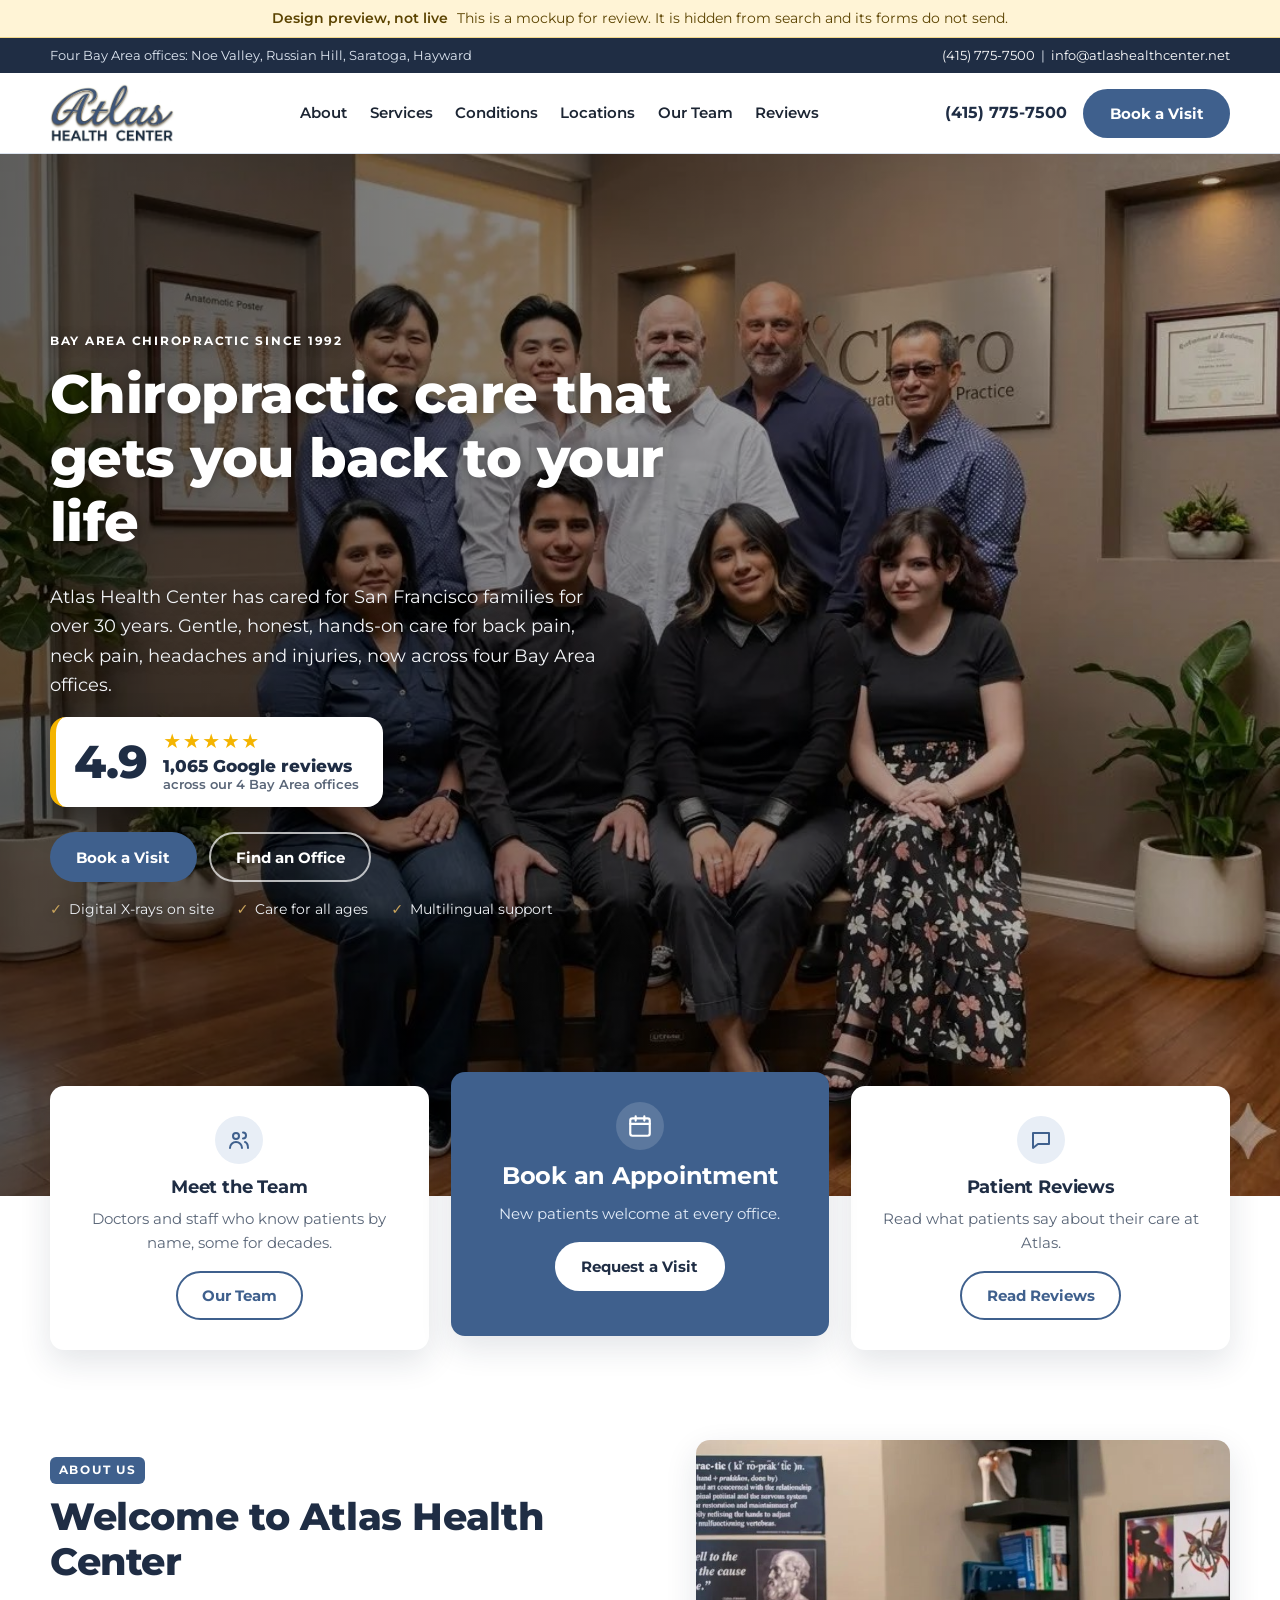
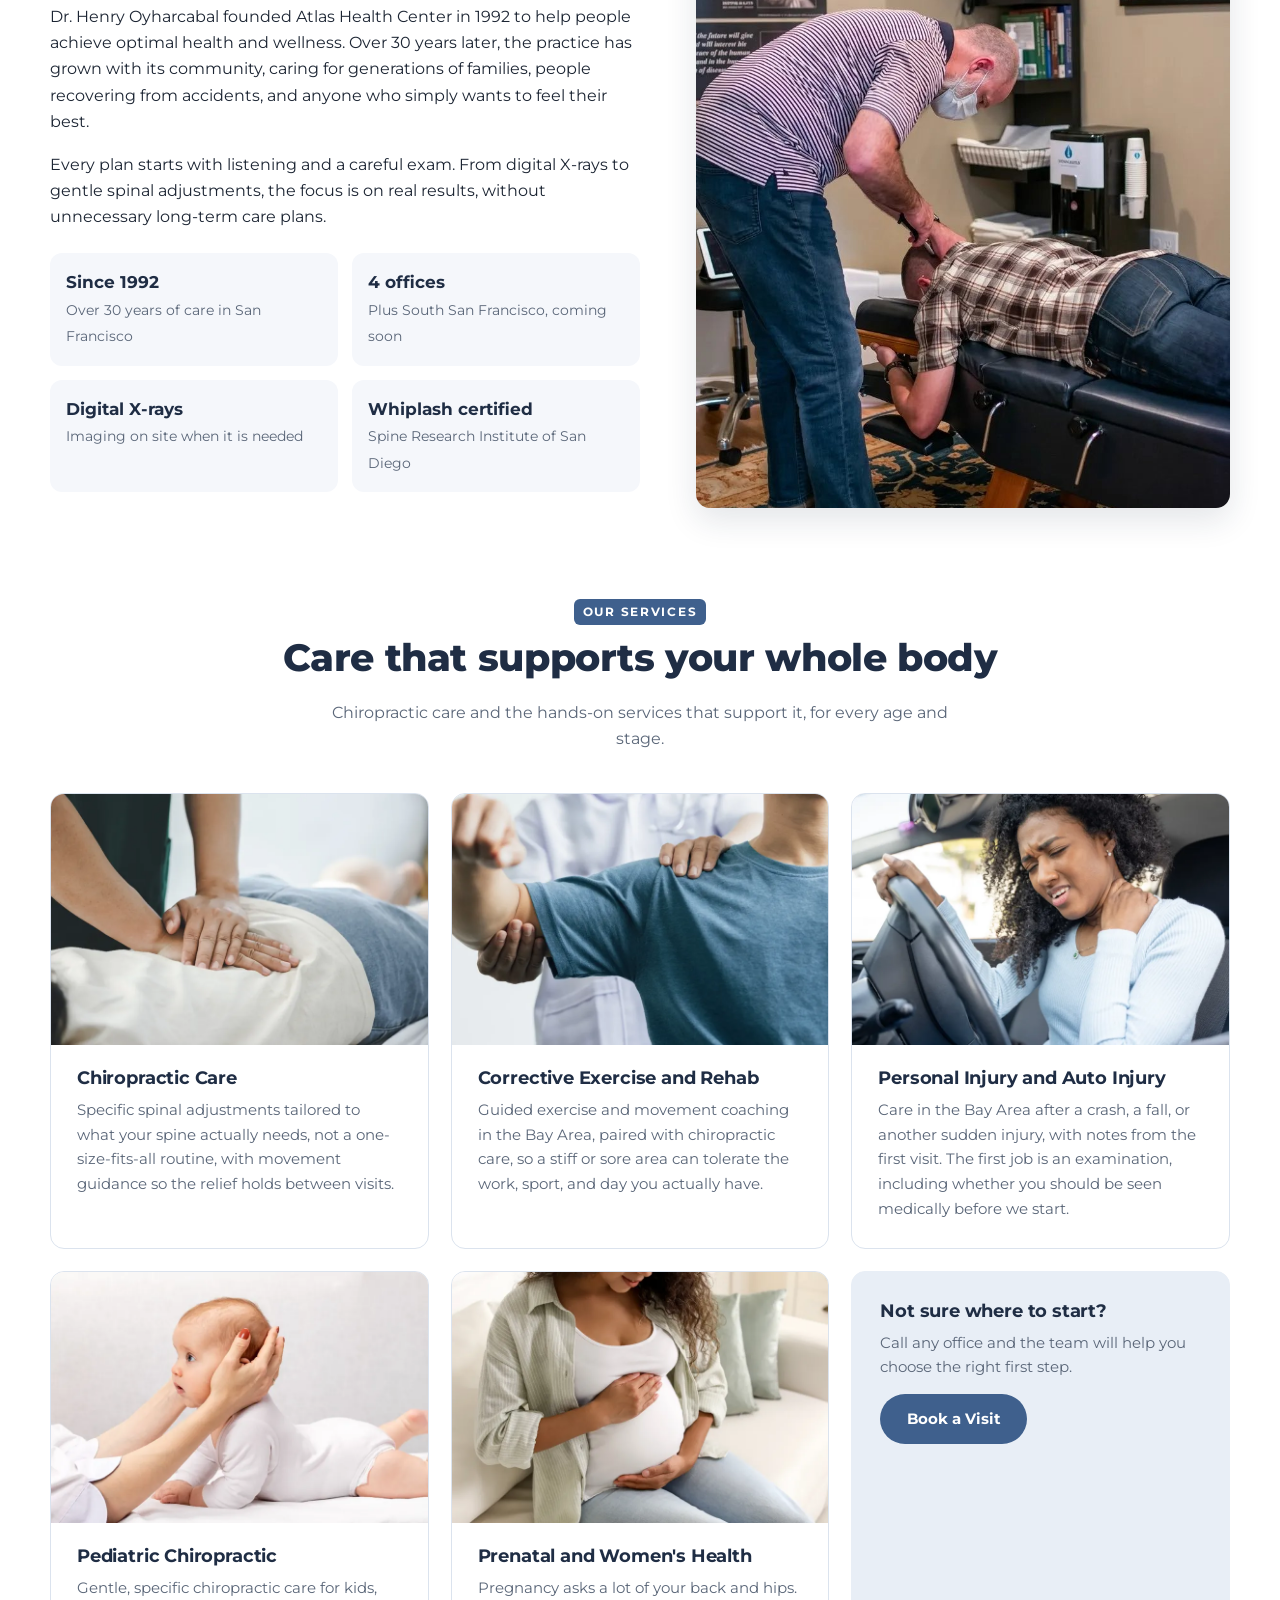
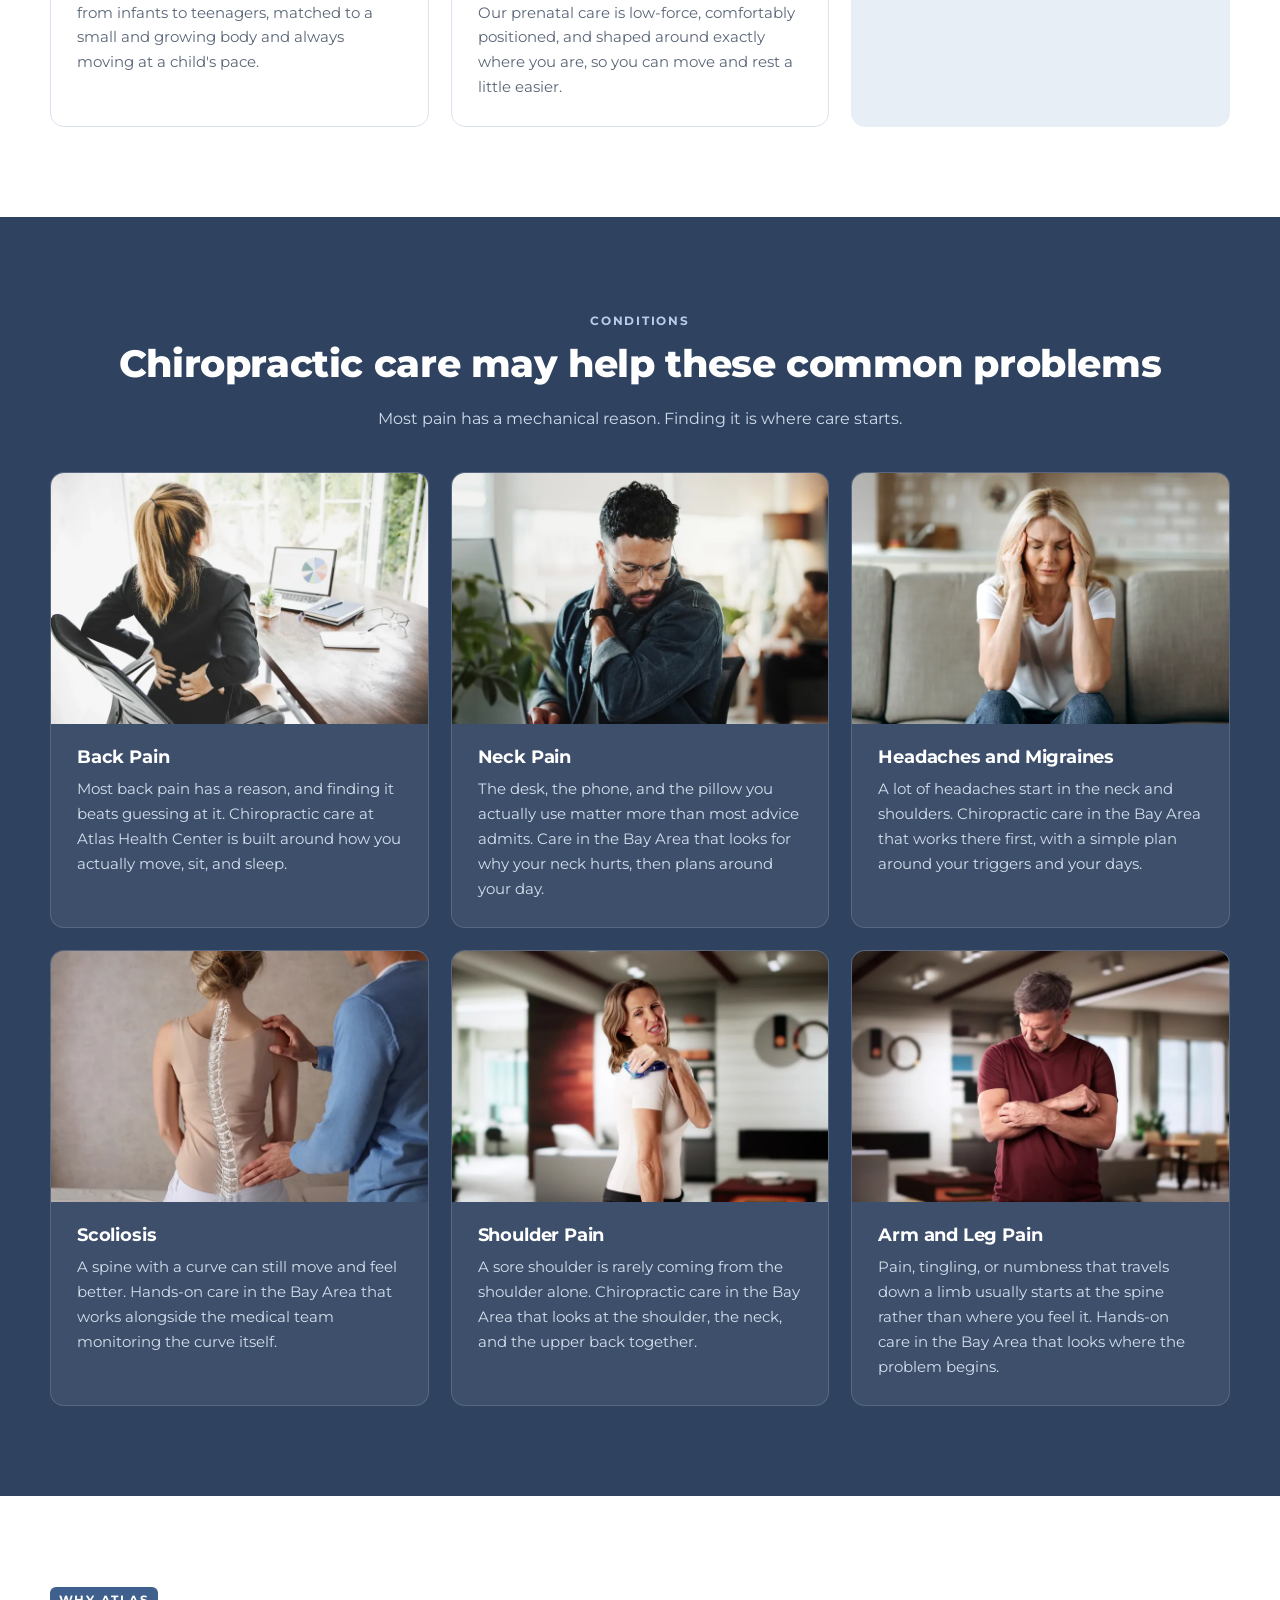
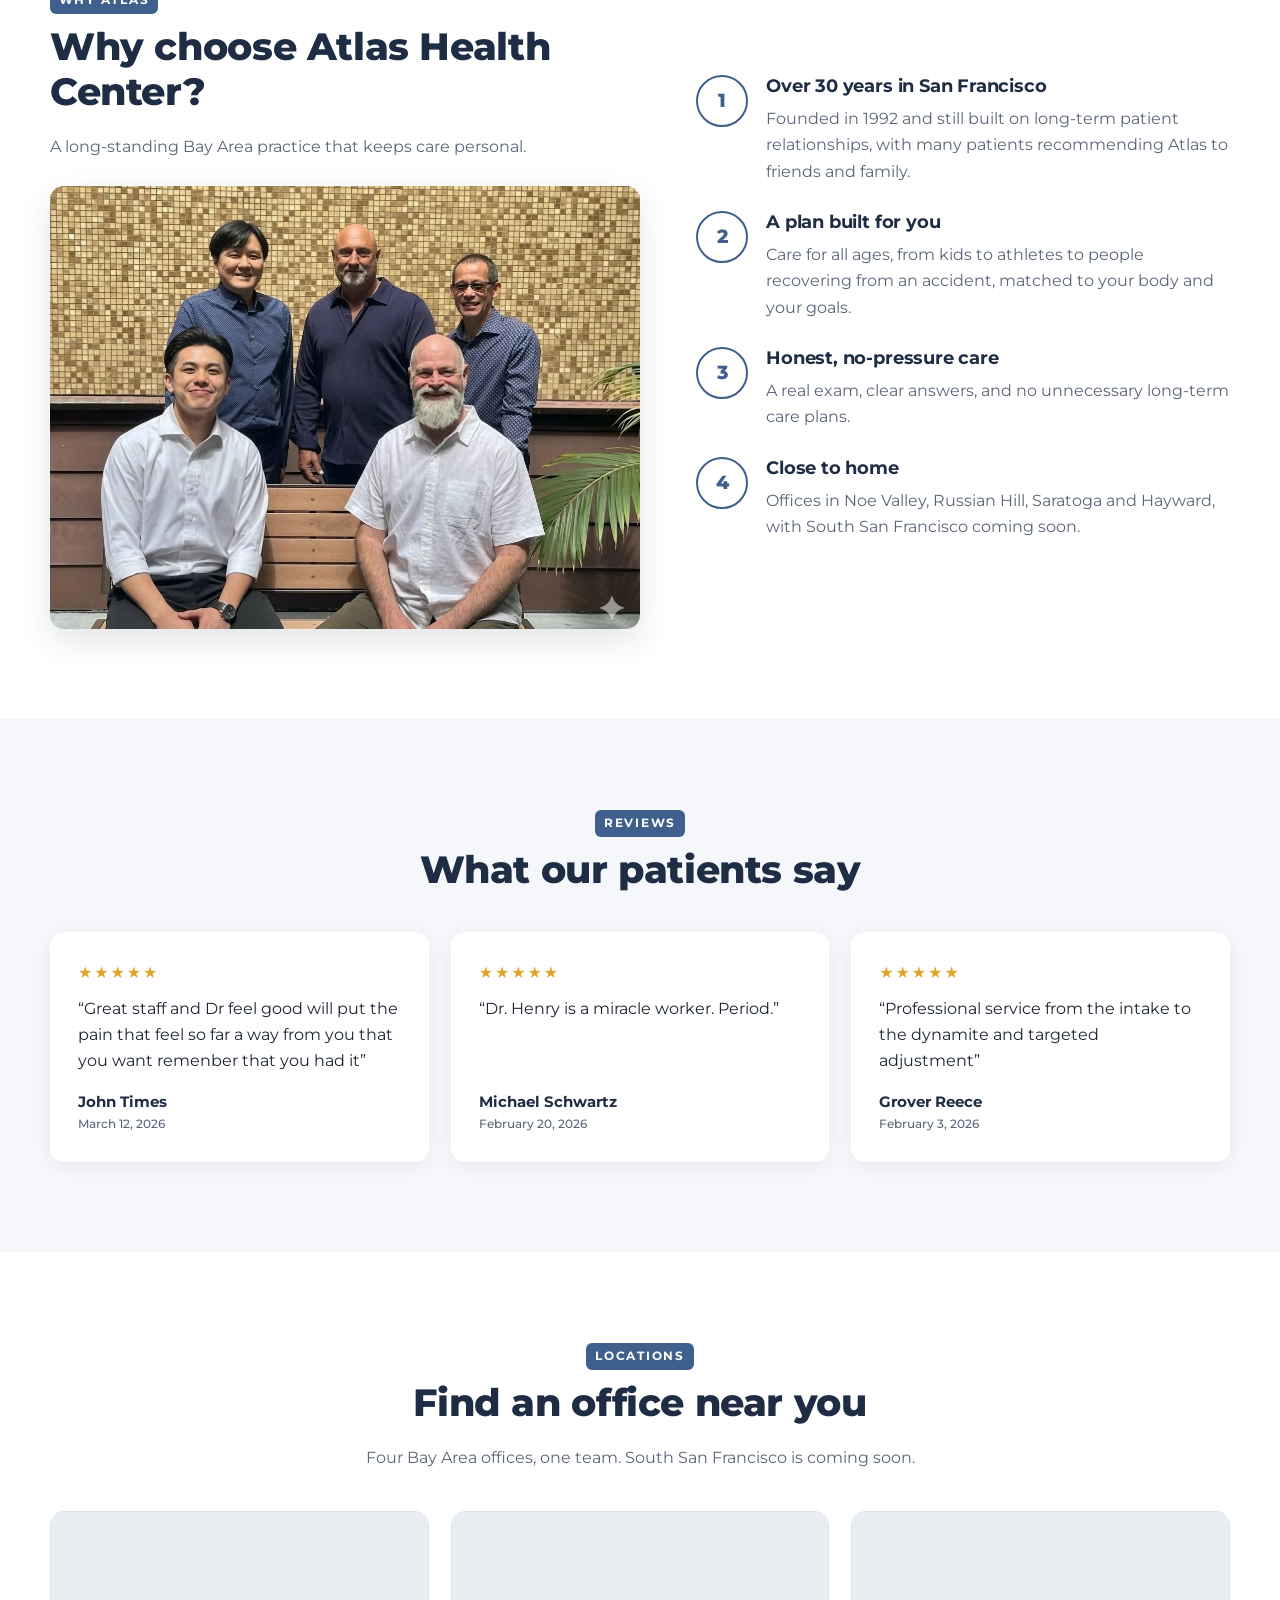
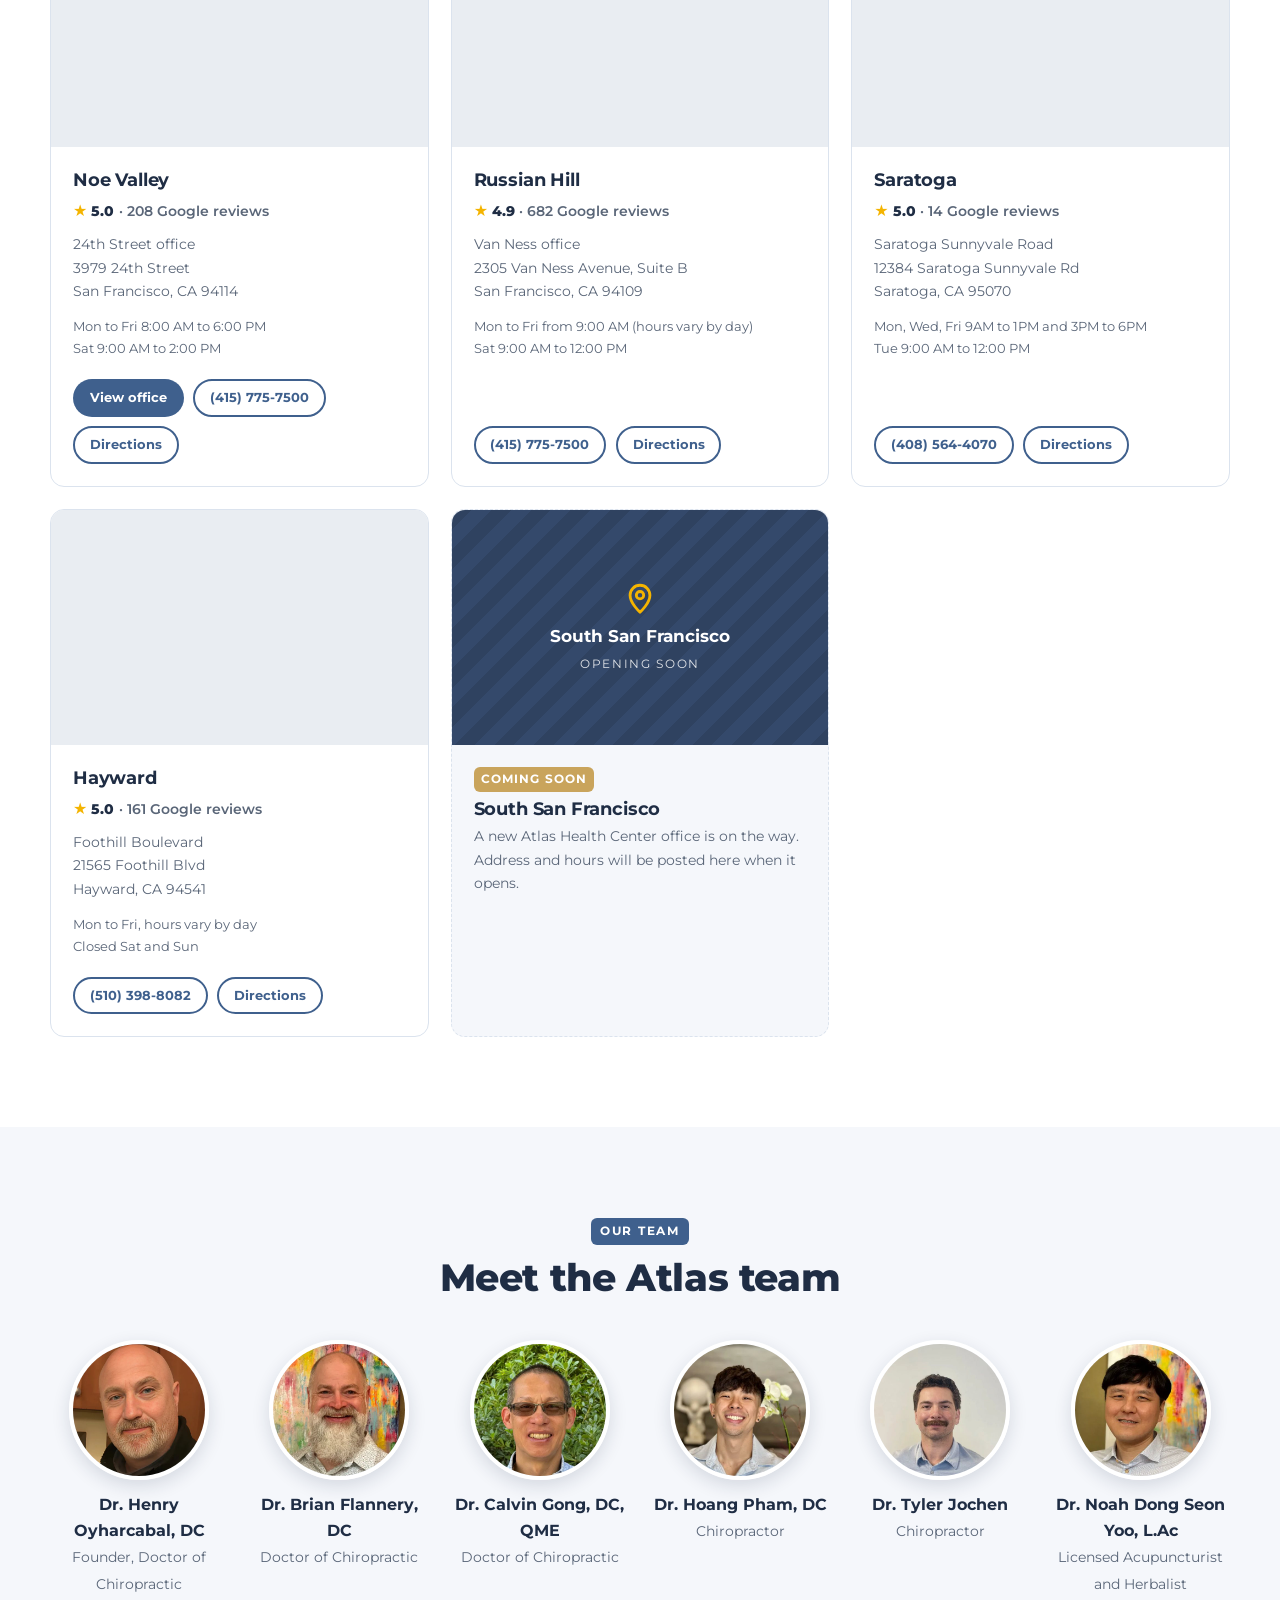
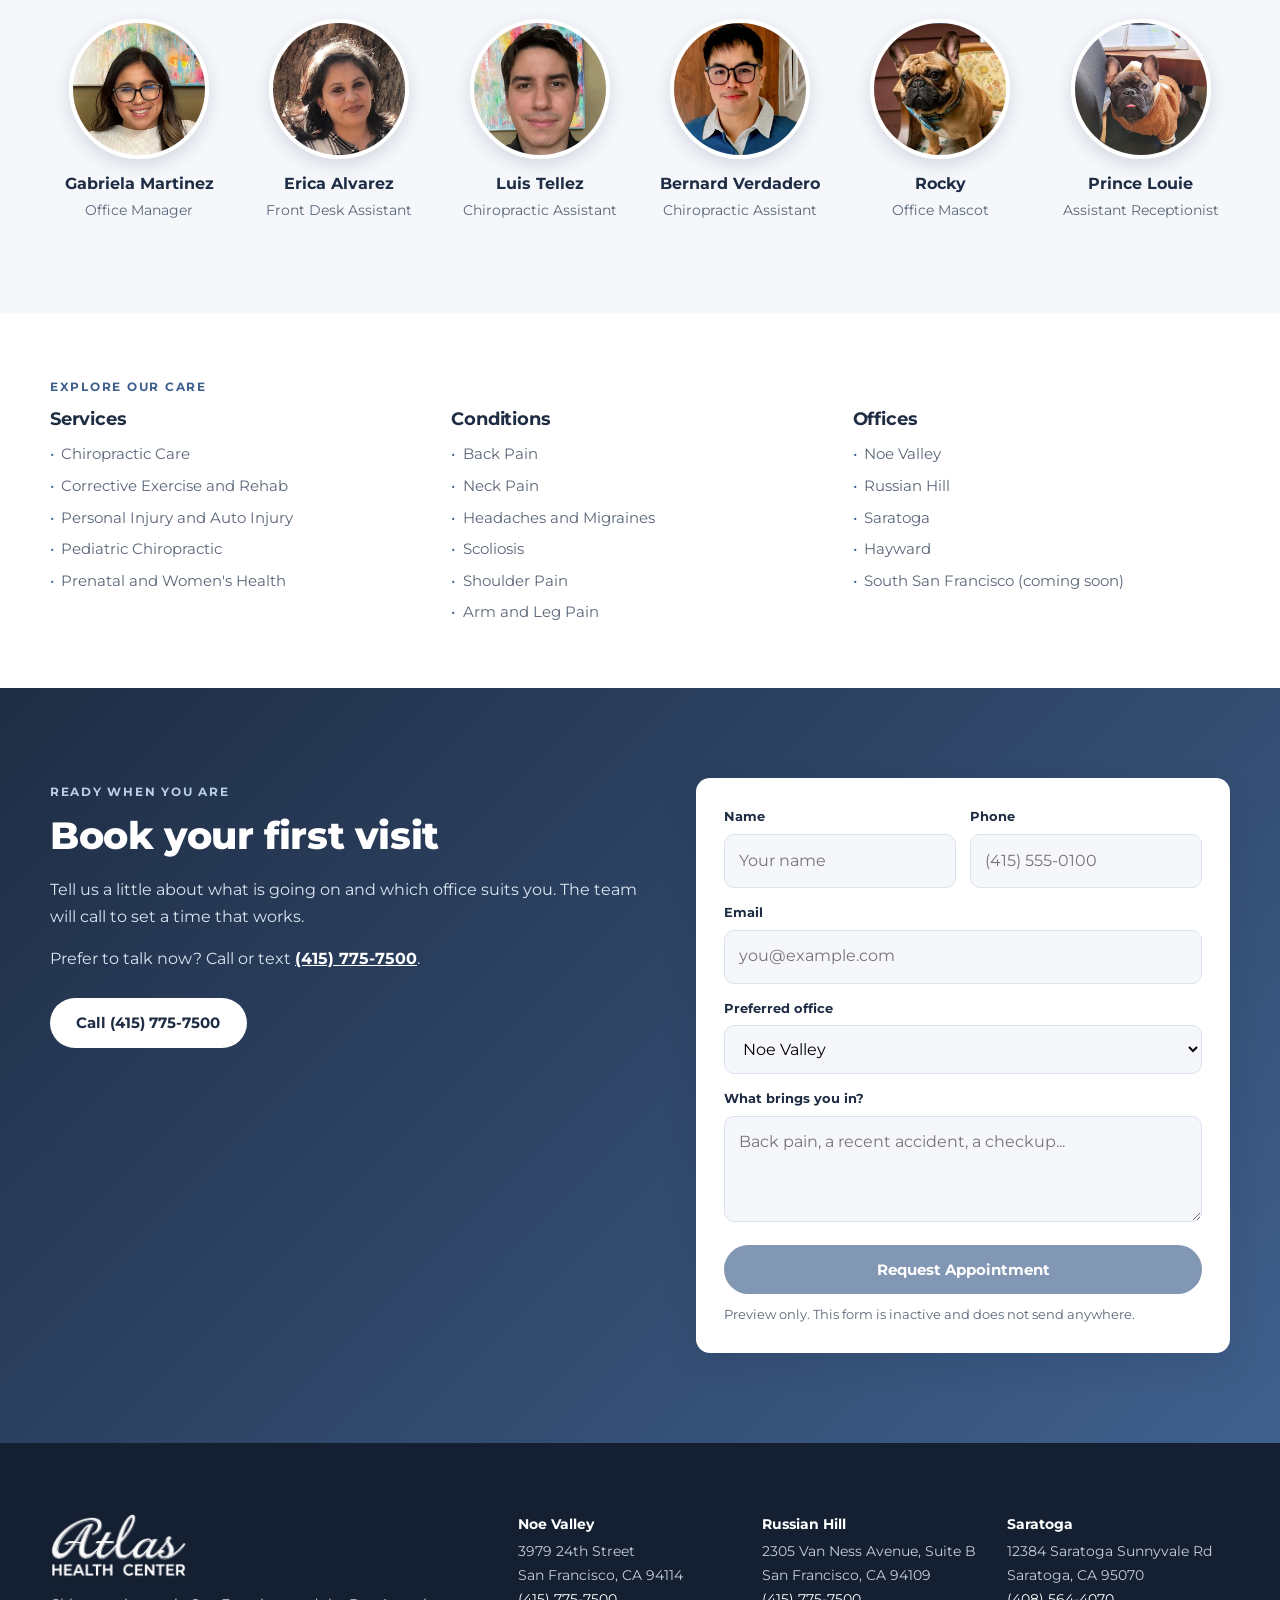
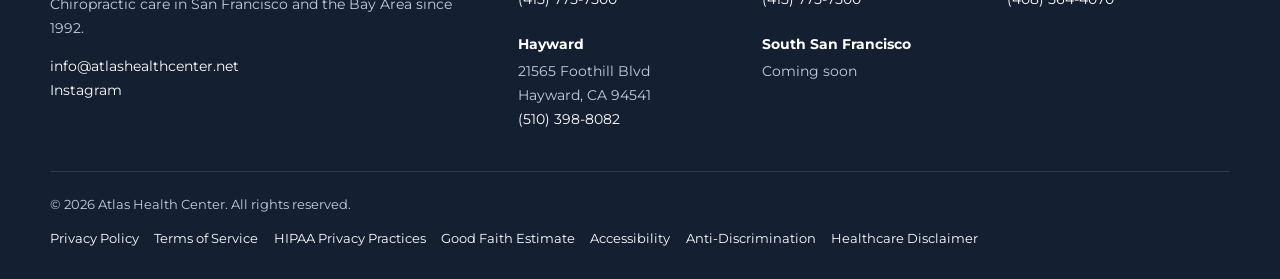
==== commit 8bace2a9: "Round 2: black hero overlay, Google reviews badge, stock photos on services and conditions, map pins" ====
--- a/index.html
+++ b/index.html
@@ -21,6 +21,7 @@
 <span class="eyebrow">Bay Area chiropractic since 1992</span>
 <h1>Chiropractic care that gets you back to your life</h1>
 <p class="lead">Atlas Health Center has cared for San Francisco families for over 30 years. Gentle, honest, hands-on care for back pain, neck pain, headaches and injuries, now across four Bay Area offices.</p>
+<a class="rbadge" href="#reviews" aria-label="Rated 4.9 out of 5 from 1,065 Google reviews across our 4 Bay Area offices"><span class="rb-score">4.9</span><span class="rb-txt"><span class="rb-stars" aria-hidden="true">&#9733;&#9733;&#9733;&#9733;&#9733;</span><b>1,065 Google reviews</b><small>across our 4 Bay Area offices</small></span></a>
 <div class="hero-actions"><a class="btn btn-primary" href="#book">Book a Visit</a><a class="btn btn-ghost" href="#locations">Find an Office</a></div>
 <ul class="hero-points"><li>Digital X-rays on site</li><li>Care for all ages</li><li>Multilingual support</li></ul>
 </div></section>
@@ -41,13 +42,13 @@
 
 <section id="services" style="padding-top:0"><div class="wrap">
 <div class="center"><span class="eyebrow tag">Our services</span><h2>Care that supports your whole body</h2><p class="sub">Chiropractic care and the hands-on services that support it, for every age and stage.</p></div>
-<div class="grid g3" style="margin-top:40px"><div class="scard"><div class="ic"><svg width="26" height="26" viewBox="0 0 24 24" fill="none" stroke="currentColor" stroke-width="2" stroke-linecap="round"><path d="M12 2v20M8 5h8M7 9.5h10M8 14h8M9 18.5h6"/></svg></div><h3>Chiropractic Care</h3><p>Specific spinal adjustments tailored to what your spine actually needs, not a one-size-fits-all routine, with movement guidance so the relief holds between visits.</p></div><div class="scard"><div class="ic"><svg width="26" height="26" viewBox="0 0 24 24" fill="none" stroke="currentColor" stroke-width="2" stroke-linecap="round" stroke-linejoin="round"><circle cx="13" cy="4" r="2"/><path d="M6 21l3-7 3 2v5M9 14l1-5 4 2 3 3M10 9l-3 2"/></svg></div><h3>Corrective Exercise and Rehab</h3><p>Guided exercise and movement coaching in the Bay Area, paired with chiropractic care, so a stiff or sore area can tolerate the work, sport, and day you actually have.</p></div><div class="scard"><div class="ic"><svg width="26" height="26" viewBox="0 0 24 24" fill="none" stroke="currentColor" stroke-width="2" stroke-linecap="round" stroke-linejoin="round"><path d="M5 17h14M5 17v2M19 17v2M3 13l2-6h14l2 6v4H3z"/><circle cx="7.5" cy="14" r="1"/><circle cx="16.5" cy="14" r="1"/></svg></div><h3>Personal Injury and Auto Injury</h3><p>Care in the Bay Area after a crash, a fall, or another sudden injury, with notes from the first visit. The first job is an examination, including whether you should be seen medically before we start.</p></div><div class="scard"><div class="ic"><svg width="26" height="26" viewBox="0 0 24 24" fill="none" stroke="currentColor" stroke-width="2" stroke-linecap="round" stroke-linejoin="round"><circle cx="12" cy="6" r="3"/><path d="M8 21v-6l-2-3 3-2h6l3 2-2 3v6"/></svg></div><h3>Pediatric Chiropractic</h3><p>Gentle, specific chiropractic care for kids, from infants to teenagers, matched to a small and growing body and always moving at a child's pace.</p></div><div class="scard"><div class="ic"><svg width="26" height="26" viewBox="0 0 24 24" fill="none" stroke="currentColor" stroke-width="2" stroke-linejoin="round"><path d="M12 20s-7-4.4-7-10a4 4 0 0 1 7-2.6A4 4 0 0 1 19 10c0 5.6-7 10-7 10z"/></svg></div><h3>Prenatal and Women's Health</h3><p>Pregnancy asks a lot of your back and hips. Our prenatal care is low-force, comfortably positioned, and shaped around exactly where you are, so you can move and rest a little easier.</p></div>
+<div class="grid g3" style="margin-top:40px"><div class="scard has-img"><img class="simg" src="assets/img/stock/chiropractic-care.webp" alt="Hands-on chiropractic care for the lower back" loading="lazy" width="780" height="520"><div class="sbody"><h3>Chiropractic Care</h3><p>Specific spinal adjustments tailored to what your spine actually needs, not a one-size-fits-all routine, with movement guidance so the relief holds between visits.</p></div></div><div class="scard has-img"><img class="simg" src="assets/img/stock/corrective-exercise-rehab.webp" alt="Shoulder and arm movement assessment during rehab" loading="lazy" width="780" height="520"><div class="sbody"><h3>Corrective Exercise and Rehab</h3><p>Guided exercise and movement coaching in the Bay Area, paired with chiropractic care, so a stiff or sore area can tolerate the work, sport, and day you actually have.</p></div></div><div class="scard has-img"><img class="simg" src="assets/img/stock/personal-injury-auto.webp" alt="Driver holding a sore neck after a car accident" loading="lazy" width="780" height="520"><div class="sbody"><h3>Personal Injury and Auto Injury</h3><p>Care in the Bay Area after a crash, a fall, or another sudden injury, with notes from the first visit. The first job is an examination, including whether you should be seen medically before we start.</p></div></div><div class="scard has-img"><img class="simg" src="assets/img/stock/pediatric-chiropractic.webp" alt="Gentle chiropractic care for a baby" loading="lazy" width="780" height="520"><div class="sbody"><h3>Pediatric Chiropractic</h3><p>Gentle, specific chiropractic care for kids, from infants to teenagers, matched to a small and growing body and always moving at a child's pace.</p></div></div><div class="scard has-img"><img class="simg" src="assets/img/stock/prenatal-womens-health.webp" alt="Pregnant woman resting on a sofa" loading="lazy" width="780" height="520"><div class="sbody"><h3>Prenatal and Women's Health</h3><p>Pregnancy asks a lot of your back and hips. Our prenatal care is low-force, comfortably positioned, and shaped around exactly where you are, so you can move and rest a little easier.</p></div></div>
 <div class="scard" style="background:var(--sky);border-color:var(--sky)"><h3>Not sure where to start?</h3><p>Call any office and the team will help you choose the right first step.</p><p style="margin-top:14px"><a class="btn btn-primary" href="#book">Book a Visit</a></p></div></div>
 </div></section>
 
 <section class="band" id="conditions"><div class="wrap">
 <div class="center"><span class="eyebrow">Conditions</span><h2>Chiropractic care may help these common problems</h2><p class="sub">Most pain has a mechanical reason. Finding it is where care starts.</p></div>
-<div class="grid g3" style="margin-top:40px"><div class="scard"><div class="ic"><svg width="26" height="26" viewBox="0 0 24 24" fill="none" stroke="currentColor" stroke-width="2" stroke-linecap="round"><path d="M12 2v20M8 5h8M7 9.5h10M8 14h8M9 18.5h6"/></svg></div><h3>Back Pain</h3><p>Most back pain has a reason, and finding it beats guessing at it. Chiropractic care at Atlas Health Center is built around how you actually move, sit, and sleep.</p></div><div class="scard"><div class="ic"><svg width="26" height="26" viewBox="0 0 24 24" fill="none" stroke="currentColor" stroke-width="2" stroke-linecap="round"><path d="M12 2v20M8 5h8M7 9.5h10M8 14h8M9 18.5h6"/></svg></div><h3>Neck Pain</h3><p>The desk, the phone, and the pillow you actually use matter more than most advice admits. Care in the Bay Area that looks for why your neck hurts, then plans around your day.</p></div><div class="scard"><div class="ic"><svg width="26" height="26" viewBox="0 0 24 24" fill="none" stroke="currentColor" stroke-width="2" stroke-linecap="round"><path d="M8 21v-3a6 6 0 1 1 8 0v3"/><path d="M14 8l-2 3h3l-2 3"/></svg></div><h3>Headaches and Migraines</h3><p>A lot of headaches start in the neck and shoulders. Chiropractic care in the Bay Area that works there first, with a simple plan around your triggers and your days.</p></div><div class="scard"><div class="ic"><svg width="26" height="26" viewBox="0 0 24 24" fill="none" stroke="currentColor" stroke-width="2" stroke-linecap="round"><path d="M12 2v20M8 5h8M7 9.5h10M8 14h8M9 18.5h6"/></svg></div><h3>Scoliosis</h3><p>A spine with a curve can still move and feel better. Hands-on care in the Bay Area that works alongside the medical team monitoring the curve itself.</p></div><div class="scard"><div class="ic"><svg width="26" height="26" viewBox="0 0 24 24" fill="none" stroke="currentColor" stroke-width="2" stroke-linecap="round" stroke-linejoin="round"><circle cx="13" cy="4" r="2"/><path d="M6 21l3-7 3 2v5M9 14l1-5 4 2 3 3M10 9l-3 2"/></svg></div><h3>Shoulder Pain</h3><p>A sore shoulder is rarely coming from the shoulder alone. Chiropractic care in the Bay Area that looks at the shoulder, the neck, and the upper back together.</p></div><div class="scard"><div class="ic"><svg width="26" height="26" viewBox="0 0 24 24" fill="none" stroke="currentColor" stroke-width="2" stroke-linejoin="round"><path d="M13 2L4 14h7l-1 8 9-12h-7z"/></svg></div><h3>Arm and Leg Pain</h3><p>Pain, tingling, or numbness that travels down a limb usually starts at the spine rather than where you feel it. Hands-on care in the Bay Area that looks where the problem begins.</p></div></div>
+<div class="grid g3" style="margin-top:40px"><div class="scard has-img"><img class="simg" src="assets/img/stock/back-pain.webp" alt="Woman at a desk holding her lower back" loading="lazy" width="780" height="520"><div class="sbody"><h3>Back Pain</h3><p>Most back pain has a reason, and finding it beats guessing at it. Chiropractic care at Atlas Health Center is built around how you actually move, sit, and sleep.</p></div></div><div class="scard has-img"><img class="simg" src="assets/img/stock/neck-pain.webp" alt="Man rubbing the back of a sore neck" loading="lazy" width="780" height="520"><div class="sbody"><h3>Neck Pain</h3><p>The desk, the phone, and the pillow you actually use matter more than most advice admits. Care in the Bay Area that looks for why your neck hurts, then plans around your day.</p></div></div><div class="scard has-img"><img class="simg" src="assets/img/stock/headaches-migraines.webp" alt="Woman on a sofa holding her head with a headache" loading="lazy" width="780" height="520"><div class="sbody"><h3>Headaches and Migraines</h3><p>A lot of headaches start in the neck and shoulders. Chiropractic care in the Bay Area that works there first, with a simple plan around your triggers and your days.</p></div></div><div class="scard has-img"><img class="simg" src="assets/img/stock/scoliosis.webp" alt="Spine curve illustrated on a woman's back" loading="lazy" width="780" height="520"><div class="sbody"><h3>Scoliosis</h3><p>A spine with a curve can still move and feel better. Hands-on care in the Bay Area that works alongside the medical team monitoring the curve itself.</p></div></div><div class="scard has-img"><img class="simg" src="assets/img/stock/shoulder-pain.webp" alt="Woman holding a sore shoulder" loading="lazy" width="780" height="520"><div class="sbody"><h3>Shoulder Pain</h3><p>A sore shoulder is rarely coming from the shoulder alone. Chiropractic care in the Bay Area that looks at the shoulder, the neck, and the upper back together.</p></div></div><div class="scard has-img"><img class="simg" src="assets/img/stock/arm-leg-pain.webp" alt="Man holding a sore elbow" loading="lazy" width="780" height="520"><div class="sbody"><h3>Arm and Leg Pain</h3><p>Pain, tingling, or numbness that travels down a limb usually starts at the spine rather than where you feel it. Hands-on care in the Bay Area that looks where the problem begins.</p></div></div></div>
 </div></section>
 
 <section><div class="wrap split">
@@ -67,11 +68,11 @@
 
 <section id="locations"><div class="wrap">
 <div class="center"><span class="eyebrow tag">Locations</span><h2>Find an office near you</h2><p class="sub">Four Bay Area offices, one team. South San Francisco is coming soon.</p></div>
-<div class="grid locs" style="margin-top:40px"><article class="lcard"><div class="ph"><img src="assets/img/noe-valley-exterior.jpg" alt="Atlas Health Center Noe Valley office" loading="lazy" style="object-position:center 72%"></div><div class="bd"><h3>Noe Valley</h3><p class="addr">24th Street office<br>3979 24th Street<br>San Francisco, CA 94114</p><p class="hrs">Mon to Fri 8:00 AM to 6:00 PM<br>Sat 9:00 AM to 2:00 PM</p>
-<div class="acts"><a class="btn btn-primary" href="noe-valley/">View office</a><a class="btn btn-outline" href="tel:4157757500">(415) 775-7500</a><a class="btn btn-outline" href="https://www.google.com/maps/search/?api=1&query=3979+24th+Street+San+Francisco+CA+94114" target="_blank" rel="noopener">Directions</a></div></div></article><article class="lcard"><div class="ph"><img src="assets/img/russian-hill-room.jpg" alt="Atlas Health Center Russian Hill office" loading="lazy"></div><div class="bd"><h3>Russian Hill</h3><p class="addr">Van Ness office<br>2305 Van Ness Avenue, Suite B<br>San Francisco, CA 94109</p><p class="hrs">Mon to Fri from 9:00 AM (hours vary by day)<br>Sat 9:00 AM to 12:00 PM</p>
-<div class="acts"><a class="btn btn-outline" href="tel:4157757500">(415) 775-7500</a><a class="btn btn-outline" href="https://www.google.com/maps/search/?api=1&query=2305+Van+Ness+Avenue+San+Francisco+CA+94109" target="_blank" rel="noopener">Directions</a></div></div></article><article class="lcard"><div class="ph"><img src="assets/img/saratoga.jpg" alt="Atlas Health Center Saratoga office" loading="lazy"></div><div class="bd"><h3>Saratoga</h3><p class="addr">Saratoga Sunnyvale Road<br>12384 Saratoga Sunnyvale Rd<br>Saratoga, CA 95070</p><p class="hrs">Mon, Wed, Fri 9AM to 1PM and 3PM to 6PM<br>Tue 9:00 AM to 12:00 PM</p>
-<div class="acts"><a class="btn btn-outline" href="tel:4085644070">(408) 564-4070</a><a class="btn btn-outline" href="https://www.google.com/maps/search/?api=1&query=12384+Saratoga+Sunnyvale+Rd+Saratoga+CA+95070" target="_blank" rel="noopener">Directions</a></div></div></article><article class="lcard"><div class="ph"><div class="mono">Hayward office</div></div><div class="bd"><h3>Hayward</h3><p class="addr">Foothill Boulevard<br>21565 Foothill Blvd<br>Hayward, CA 94541</p><p class="hrs">Mon to Fri, hours vary by day<br>Closed Sat and Sun</p>
-<div class="acts"><a class="btn btn-outline" href="tel:5103988082">(510) 398-8082</a><a class="btn btn-outline" href="https://www.google.com/maps/search/?api=1&query=21565+Foothill+Blvd+Hayward+CA+94541" target="_blank" rel="noopener">Directions</a></div></div></article><article class="lcard soon"><div class="ph"><div class="mono">South San Francisco</div></div><div class="bd"><span class="badge">Coming soon</span><h3>South San Francisco</h3><p class="addr">A new Atlas Health Center office is on the way. Address and hours will be posted here when it opens.</p></div></article></div>
+<div class="grid locs" style="margin-top:40px"><article class="lcard"><div class="ph map"><iframe src="https://maps.google.com/maps?q=Atlas+Health+Center%2C+3979+24th+St%2C+San+Francisco%2C+CA+94114&amp;z=15&amp;output=embed" title="Map with a pin at Atlas Health Center Noe Valley" loading="lazy" referrerpolicy="no-referrer-when-downgrade" allowfullscreen></iframe></div><div class="bd"><h3>Noe Valley</h3><a class="lrate" href="https://search.google.com/local/reviews?placeid=ChIJ3yFhwEN_j4ARbZSq4LDWIMs" target="_blank" rel="noopener"><span aria-hidden="true">&#9733;</span> 5.0 <span>&middot; 208 Google reviews</span></a><p class="addr">24th Street office<br>3979 24th Street<br>San Francisco, CA 94114</p><p class="hrs">Mon to Fri 8:00 AM to 6:00 PM<br>Sat 9:00 AM to 2:00 PM</p>
+<div class="acts"><a class="btn btn-primary" href="noe-valley/">View office</a><a class="btn btn-outline" href="tel:4157757500">(415) 775-7500</a><a class="btn btn-outline" href="https://www.google.com/maps/search/?api=1&query=3979+24th+Street+San+Francisco+CA+94114" target="_blank" rel="noopener">Directions</a></div></div></article><article class="lcard"><div class="ph map"><iframe src="https://maps.google.com/maps?q=Atlas+Health+Center%2C+2305+Van+Ness+Ave+%23b%2C+San+Francisco%2C+CA+94109&amp;z=15&amp;output=embed" title="Map with a pin at Atlas Health Center Russian Hill" loading="lazy" referrerpolicy="no-referrer-when-downgrade" allowfullscreen></iframe></div><div class="bd"><h3>Russian Hill</h3><a class="lrate" href="https://search.google.com/local/reviews?placeid=ChIJpQTW1OmAhYARqmCM7pTU0ZQ" target="_blank" rel="noopener"><span aria-hidden="true">&#9733;</span> 4.9 <span>&middot; 682 Google reviews</span></a><p class="addr">Van Ness office<br>2305 Van Ness Avenue, Suite B<br>San Francisco, CA 94109</p><p class="hrs">Mon to Fri from 9:00 AM (hours vary by day)<br>Sat 9:00 AM to 12:00 PM</p>
+<div class="acts"><a class="btn btn-outline" href="tel:4157757500">(415) 775-7500</a><a class="btn btn-outline" href="https://www.google.com/maps/search/?api=1&query=2305+Van+Ness+Avenue+San+Francisco+CA+94109" target="_blank" rel="noopener">Directions</a></div></div></article><article class="lcard"><div class="ph map"><iframe src="https://maps.google.com/maps?q=Atlas+Health+Center+Saratoga%2C+12384+Saratoga+Sunnyvale+Rd%2C+Saratoga%2C+CA+95070&amp;z=15&amp;output=embed" title="Map with a pin at Atlas Health Center Saratoga" loading="lazy" referrerpolicy="no-referrer-when-downgrade" allowfullscreen></iframe></div><div class="bd"><h3>Saratoga</h3><a class="lrate" href="https://search.google.com/local/reviews?placeid=ChIJYTGCdim1j4ARN8Z3wP57uIA" target="_blank" rel="noopener"><span aria-hidden="true">&#9733;</span> 5.0 <span>&middot; 14 Google reviews</span></a><p class="addr">Saratoga Sunnyvale Road<br>12384 Saratoga Sunnyvale Rd<br>Saratoga, CA 95070</p><p class="hrs">Mon, Wed, Fri 9AM to 1PM and 3PM to 6PM<br>Tue 9:00 AM to 12:00 PM</p>
+<div class="acts"><a class="btn btn-outline" href="tel:4085644070">(408) 564-4070</a><a class="btn btn-outline" href="https://www.google.com/maps/search/?api=1&query=12384+Saratoga+Sunnyvale+Rd+Saratoga+CA+95070" target="_blank" rel="noopener">Directions</a></div></div></article><article class="lcard"><div class="ph map"><iframe src="https://maps.google.com/maps?q=Atlas+Health+Center%2C+21565+Foothill+Blvd%2C+Hayward%2C+CA+94541&amp;z=15&amp;output=embed" title="Map with a pin at Atlas Health Center Hayward" loading="lazy" referrerpolicy="no-referrer-when-downgrade" allowfullscreen></iframe></div><div class="bd"><h3>Hayward</h3><a class="lrate" href="https://search.google.com/local/reviews?placeid=ChIJc5rcYOGRj4ARilj6sOlWM0s" target="_blank" rel="noopener"><span aria-hidden="true">&#9733;</span> 5.0 <span>&middot; 161 Google reviews</span></a><p class="addr">Foothill Boulevard<br>21565 Foothill Blvd<br>Hayward, CA 94541</p><p class="hrs">Mon to Fri, hours vary by day<br>Closed Sat and Sun</p>
+<div class="acts"><a class="btn btn-outline" href="tel:5103988082">(510) 398-8082</a><a class="btn btn-outline" href="https://www.google.com/maps/search/?api=1&query=21565+Foothill+Blvd+Hayward+CA+94541" target="_blank" rel="noopener">Directions</a></div></div></article><article class="lcard soon"><div class="ph soonph"><div class="soonpin"><svg width="34" height="34" viewBox="0 0 24 24" fill="none" stroke="currentColor" stroke-width="2" stroke-linecap="round" stroke-linejoin="round" aria-hidden="true"><path d="M12 22s7-6.2 7-12a7 7 0 0 0-14 0c0 5.8 7 12 7 12z"/><circle cx="12" cy="10" r="2.6"/></svg><b>South San Francisco</b><span>Opening soon</span></div></div><div class="bd"><span class="badge">Coming soon</span><h3>South San Francisco</h3><p class="addr">A new Atlas Health Center office is on the way. Address and hours will be posted here when it opens.</p></div></article></div>
 </div></section>
 
 <section id="team" style="background:var(--mist)"><div class="wrap">
--- a/assets/css/site.css
+++ b/assets/css/site.css
@@ -23,10 +23,11 @@
 .menu-btn{display:none;background:none;border:0;padding:.5em;cursor:pointer}.menu-btn span{display:block;width:26px;height:3px;background:var(--navy-d);margin:5px 0;border-radius:2px}
 /* hero */
 .hero{position:relative;color:#fff;background:var(--navy-d) center/cover no-repeat;overflow:hidden}
-.hero::before{content:"";position:absolute;inset:0;background:linear-gradient(90deg,rgba(23,34,54,.94) 0%,rgba(23,34,54,.82) 42%,rgba(23,34,54,.35) 100%)}
-.hero .wrap{position:relative;padding:110px 0 170px}.hero h1{color:#fff;max-width:640px}.hero p.lead{font-size:1.12rem;max-width:560px;color:#e3eaf4}
-.hero .eyebrow{color:#b9cde8}.hero-actions{display:flex;gap:.8em;flex-wrap:wrap;margin-top:1.6em}
-.hero-points{display:flex;gap:1.6em;flex-wrap:wrap;margin-top:2em;font-size:.9rem;color:#d6e1ef;padding:0;list-style:none}.hero-points li::before{content:"\2713";margin-right:.45em;color:var(--gold);font-weight:800}
+.hero::before{content:"";position:absolute;inset:0;background:linear-gradient(90deg,rgba(0,0,0,.62) 0%,rgba(0,0,0,.45) 45%,rgba(0,0,0,.18) 100%)}
+.hero h1,.hero p.lead,.hero .eyebrow{text-shadow:0 1px 14px rgba(0,0,0,.35)}
+.hero .wrap{position:relative;padding:84px 0 170px}.hero h1{color:#fff;max-width:640px}.hero p.lead{font-size:1.12rem;max-width:560px;color:#f2f4f7}
+.hero .eyebrow{color:#fff}.hero-actions{display:flex;gap:.8em;flex-wrap:wrap;margin-top:1.6em}.hero p.lead{margin-bottom:.4em}
+.hero-points{display:flex;gap:1.6em;flex-wrap:wrap;margin-top:1.1em;font-size:.9rem;color:#eef1f5;text-shadow:0 1px 8px rgba(0,0,0,.5);padding:0;list-style:none}.hero-points li::before{content:"\2713";margin-right:.45em;color:var(--gold);font-weight:800}
 /* overlap cards */
 .overlap{position:relative;margin-top:-110px;z-index:2}.overlap .wrap{display:grid;grid-template-columns:repeat(3,1fr);gap:22px}
 .ocard{background:#fff;border-radius:var(--radius);box-shadow:var(--shadow);padding:30px 26px;text-align:center}
@@ -54,7 +55,7 @@
 .stars{color:#e0a526;letter-spacing:.12em;font-size:1rem;margin-bottom:10px}.rcard blockquote{margin:0 0 16px;font-size:.98rem;flex:1}.rcard .who{font-weight:700;color:var(--navy-d);font-size:.92rem}.rcard .who small{display:block;font-weight:500;color:var(--muted)}
 /* locations */
 .lcard{background:#fff;border:1px solid var(--line);border-radius:var(--radius);overflow:hidden;display:flex;flex-direction:column}
-.lcard .ph{aspect-ratio:16/10;background:linear-gradient(135deg,var(--navy),var(--blue));display:grid;place-items:center;color:#fff;overflow:hidden}.lcard .ph img{width:100%;height:100%;object-fit:cover}
+.lcard .ph{aspect-ratio:16/10;background:linear-gradient(135deg,var(--navy),var(--blue));display:grid;place-items:center;color:#fff;overflow:hidden}.lcard .ph{position:relative}.lcard .ph img{position:absolute;inset:0;width:100%;height:100%;object-fit:cover}
 .lcard .ph .mono{font-size:.8rem;letter-spacing:.14em;text-transform:uppercase;opacity:.85}
 .lcard .bd{padding:22px;display:flex;flex-direction:column;gap:.35em;flex:1}.lcard h3{margin:0}.lcard .addr{color:var(--muted);font-size:.9rem;margin:0}
 .lcard .hrs{font-size:.84rem;color:var(--muted);margin:.4em 0 0}.lcard .acts{display:flex;gap:.6em;flex-wrap:wrap;margin-top:auto;padding-top:14px}.lcard .acts .btn{padding:.75em 1.1em;font-size:.84rem}
@@ -86,10 +87,32 @@
 .footer img{height:64px;width:auto;margin-bottom:16px}
 .legal{border-top:1px solid rgba(255,255,255,.12);margin-top:40px;padding-top:22px;display:flex;justify-content:space-between;gap:1em;flex-wrap:wrap;font-size:.8rem}.legal nav{display:flex;flex-wrap:wrap;gap:.4em 1.2em}
 .mbar{display:none}
+/* round 2: hero reviews badge */
+.rbadge{display:inline-flex;align-items:center;gap:16px;margin-top:.6em;background:#fff;color:var(--navy-d);text-decoration:none;border-radius:16px;padding:14px 24px 14px 18px;box-shadow:0 14px 34px rgba(0,0,0,.35);border-left:6px solid #f4b400;transition:transform .15s}
+.rbadge:hover{transform:translateY(-2px)}
+.rb-score{font-size:2.9rem;font-weight:800;line-height:1;color:var(--navy-d);letter-spacing:-.02em}
+.rb-txt{display:flex;flex-direction:column;line-height:1.25}
+.rb-stars{color:#f4b400;font-size:1.25rem;letter-spacing:.08em;line-height:1}
+.rb-txt b{font-size:1.08rem;font-weight:800;margin-top:4px}.rb-txt small{font-size:.82rem;color:var(--muted);font-weight:600}
+/* round 2: stock photo cards */
+.scard.has-img{padding:0;overflow:hidden;display:flex;flex-direction:column}
+.scard .simg{width:100%;aspect-ratio:3/2;object-fit:cover;height:auto}
+.scard .sbody{padding:22px 26px 26px}
+.band .scard.has-img{background:rgba(255,255,255,.07)}
+/* round 2: map location cards */
+.lcard .ph.map{background:#e9edf2}
+.lcard .ph.map iframe{position:absolute;inset:0;width:100%;height:100%;border:0}
+.lrate{display:inline-flex;align-items:center;gap:.3em;font-size:.86rem;font-weight:800;color:var(--navy-d);text-decoration:none;margin:.1em 0 .2em}
+.lrate span:first-child{color:#f4b400;font-size:1rem}.lrate span:last-child{font-weight:600;color:var(--muted)}
+.lrate:hover span:last-child{text-decoration:underline}
+.soonph{background:repeating-linear-gradient(135deg,var(--navy) 0 14px,#34496b 14px 28px)!important}
+.soonpin{display:flex;flex-direction:column;align-items:center;gap:4px;text-align:center;color:#fff}
+.soonpin svg{color:#f4b400;margin-bottom:4px}.soonpin b{font-size:1.05rem}.soonpin span{font-size:.75rem;letter-spacing:.14em;text-transform:uppercase;opacity:.85}
 /* responsive */
 @media (max-width:1060px){.nav{display:none}.menu-btn{display:block}.nav.open{display:flex;position:absolute;top:100%;left:0;right:0;flex-direction:column;align-items:flex-start;background:#fff;padding:18px 20px 24px;box-shadow:0 10px 20px rgba(0,0,0,.08);gap:.9em}.header .wrap{position:relative}}
 @media (max-width:900px){.g3,.g4,.locs{grid-template-columns:repeat(2,1fr)}.split,.lhero .split{grid-template-columns:1fr;gap:34px}.overlap .wrap{grid-template-columns:1fr}.ocard.feature{transform:none}.info{grid-template-columns:1fr;margin-top:30px}.fgrid{grid-template-columns:1fr}.explore{grid-template-columns:1fr 1fr}}
-@media (max-width:620px){section{padding:64px 0}.g3,.g4,.g2,.locs{grid-template-columns:1fr}.hero .wrap{padding:64px 0 140px}.hero::before{background:linear-gradient(180deg,rgba(23,34,54,.82),rgba(23,34,54,.92))}
+@media (max-width:620px){section{padding:64px 0}.g3,.g4,.g2,.locs{grid-template-columns:1fr}.hero .wrap{padding:40px 0 140px}.hero::before{background:linear-gradient(180deg,rgba(0,0,0,.5),rgba(0,0,0,.62))}
+.scard .simg{aspect-ratio:16/9}.scard .sbody{padding:18px 22px 22px}.rbadge{padding:12px 18px 12px 14px;gap:12px}.rb-score{font-size:2.3rem}.rb-txt b{font-size:.98rem}.hero-points{gap:.5em 1.2em;font-size:.85rem}
 .head-phone,.head-cta .btn{display:none}.logo img{height:46px}.util .wrap{justify-content:center;text-align:center}.util .hide-m{display:none}
 .facts{grid-template-columns:1fr 1fr}.form .row{grid-template-columns:1fr}.foffices{grid-template-columns:1fr}.explore{grid-template-columns:1fr}.team{grid-template-columns:1fr 1fr}.tm img{width:116px;height:116px}
 .lhero{padding:44px 0 50px}.lhero img{max-height:340px;aspect-ratio:4/5}
